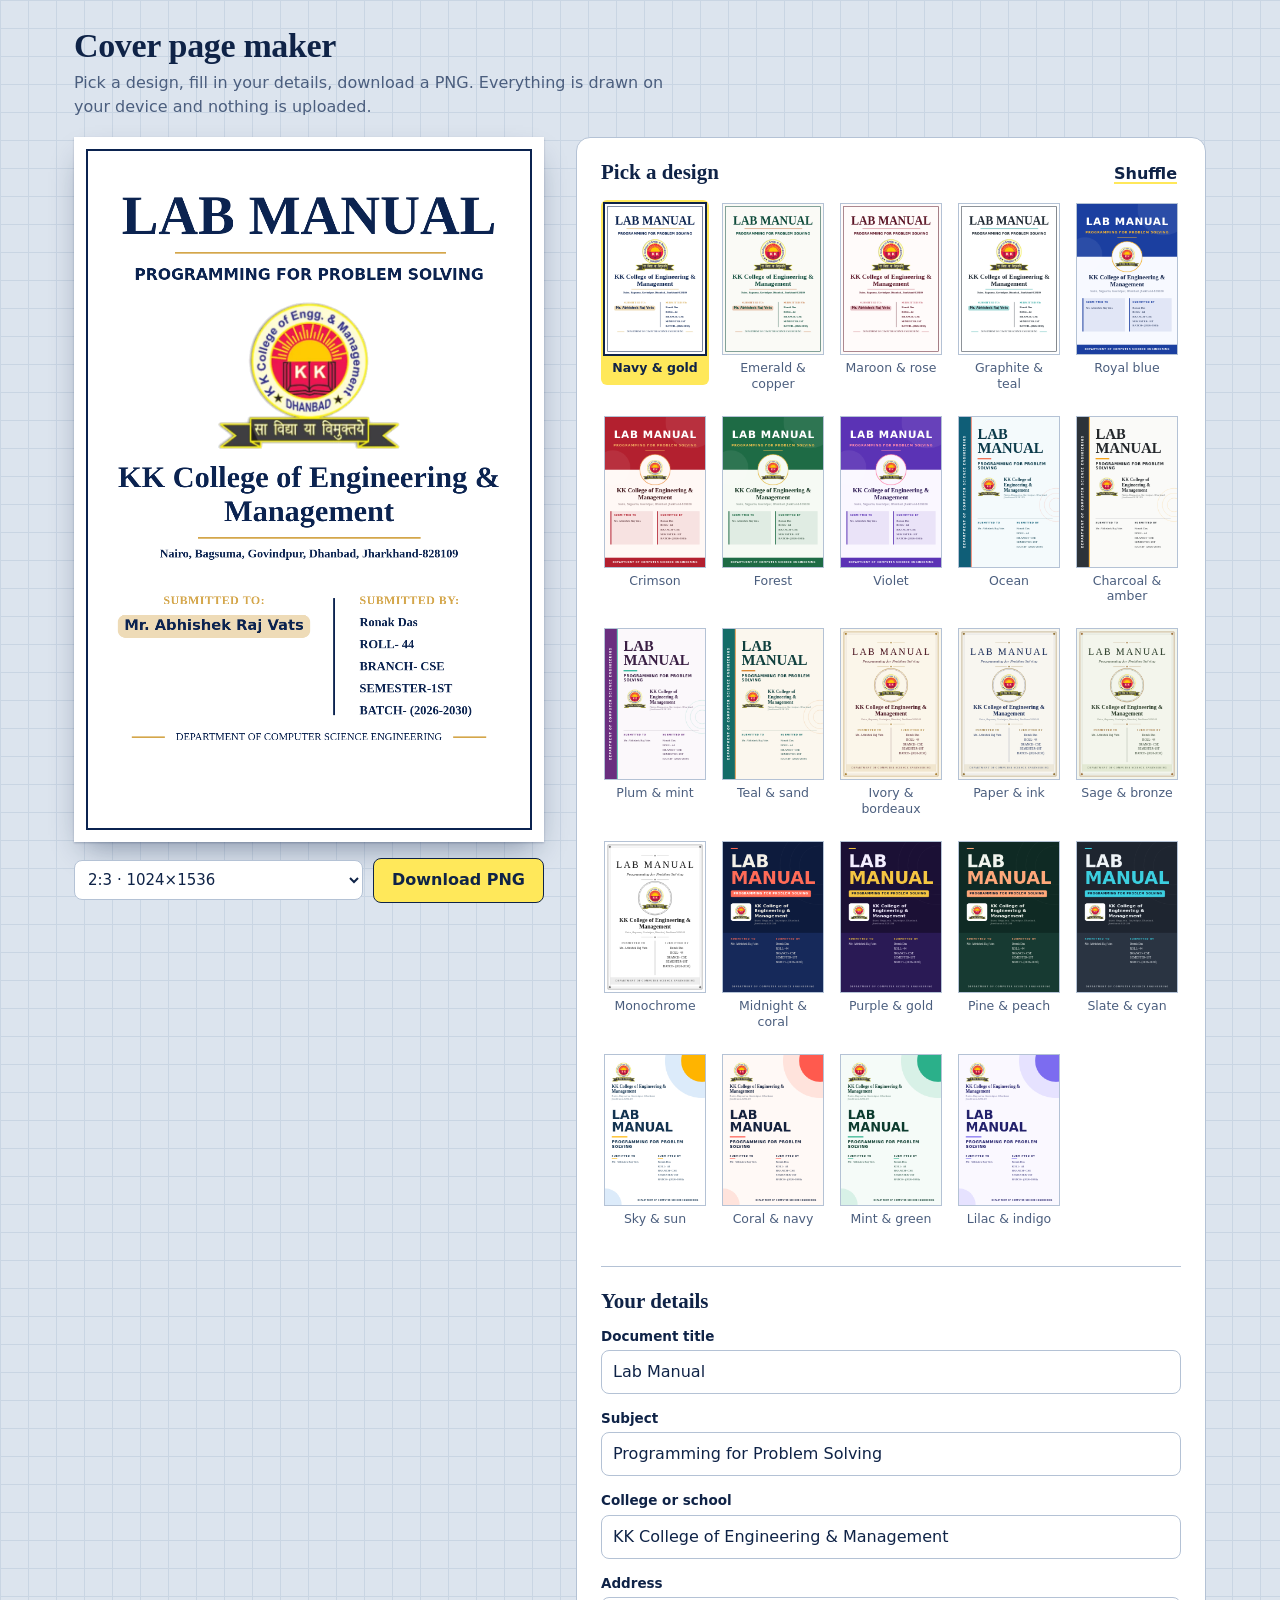
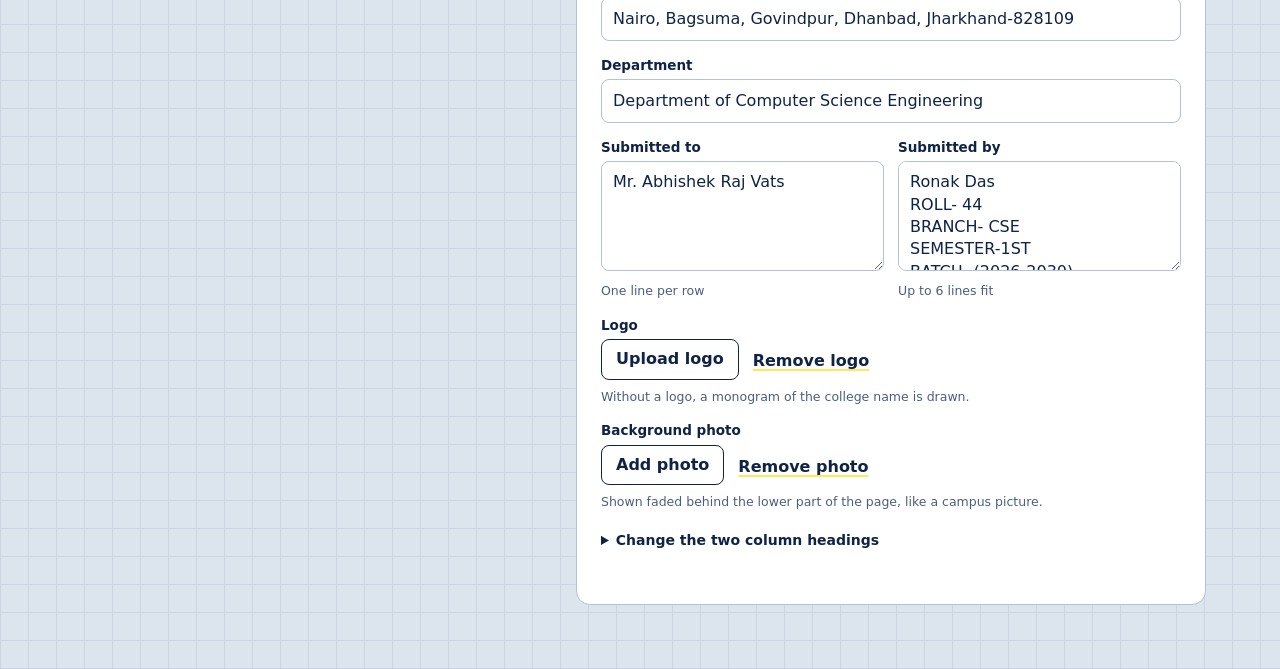
==== index.html @ 86c97f67 "Rename cover.html to index.html" ====
<!DOCTYPE html>
<html lang="en">
<head>
<meta charset="utf-8">
<meta name="viewport" content="width=device-width, initial-scale=1">
<title>Cover page maker</title>
<style>
:root{
  --desk:#DCE4EE; --grid:#C9D5E3; --ink:#0F2347; --muted:#4B5E7E; --line:#B4C2D5;
  --paper:#FFFFFF; --hl:#FFE85A; --maxh:calc(100vh - 170px);
}
*{box-sizing:border-box}
html{-webkit-text-size-adjust:100%}
body{
  margin:0; color:var(--ink); background-color:var(--desk);
  background-image:linear-gradient(var(--grid) 1px,transparent 1px),linear-gradient(90deg,var(--grid) 1px,transparent 1px);
  background-size:28px 28px;
  font:16px/1.5 system-ui,-apple-system,"Segoe UI",Roboto,Helvetica,Arial,sans-serif;
}
.top{max-width:1180px;margin:0 auto;padding:26px 24px 18px}
h1{font:700 34px/1.15 Georgia,"Times New Roman",serif;margin:0 0 6px;letter-spacing:-.01em}
.top p{margin:0;color:var(--muted);max-width:60ch}
.app{max-width:1180px;margin:0 auto;padding:0 24px 64px;display:grid;grid-template-columns:minmax(300px,470px) minmax(0,1fr);gap:32px;align-items:start}
.stage{position:sticky;top:18px}
.sheet{display:flex;justify-content:center}
#cv{display:block;max-width:100%;max-height:var(--maxh);width:auto;height:auto;background:#fff;box-shadow:0 1px 2px rgba(15,35,71,.25),0 14px 30px -10px rgba(15,35,71,.45)}
.dl{display:flex;gap:10px;align-items:center;margin-top:16px}
.dl select{flex:1;min-width:0;padding-left:9px;padding-right:4px;font-size:15px}
.panel{background:var(--paper);border:1px solid var(--line);border-radius:14px;padding:22px 24px 26px}
.hrow{display:flex;justify-content:space-between;align-items:baseline;margin:0 0 12px}
h2{font:700 21px/1.2 Georgia,"Times New Roman",serif;margin:0}
.details-h{margin-top:30px;padding-top:22px;border-top:1px solid var(--line)}
.grid{display:grid;grid-template-columns:repeat(auto-fill,minmax(92px,1fr));gap:12px 10px}
.tpl{all:unset;box-sizing:border-box;cursor:pointer;display:block;align-self:start;text-align:center;border-radius:6px;padding:4px 4px 6px}
.tpl canvas{display:block;width:100%;height:auto;aspect-ratio:var(--tr,2/3);object-fit:fill;background:#fff;box-shadow:0 0 0 1px var(--line)}
.tpl span{display:inline-block;margin-top:6px;font-size:12.5px;line-height:1.25;color:var(--muted);padding:0 3px}
.tpl:hover canvas{box-shadow:0 0 0 2px var(--ink)}
.tpl[aria-pressed="true"]{background:var(--hl)}
.tpl[aria-pressed="true"] canvas{box-shadow:0 0 0 2px var(--ink)}
.tpl[aria-pressed="true"] span{color:var(--ink);font-weight:600}
:focus-visible{outline:3px solid var(--ink);outline-offset:2px}
label,.lbl{display:block;font-size:13.5px;font-weight:600;margin:0 0 4px}
input[type=text],textarea,select{
  width:100%;font:inherit;color:var(--ink);background:#fff;border:1.5px solid var(--line);border-radius:8px;padding:9px 11px}
textarea{resize:vertical;line-height:1.4}
input[type=text]:focus,textarea:focus,select:focus{outline:none;border-color:var(--ink);box-shadow:0 0 0 3px var(--hl)}
.f{margin-bottom:14px}
.two{display:grid;grid-template-columns:1fr 1fr;gap:14px}
.hint{font-size:12.5px;color:var(--muted);margin:4px 0 0}
.btn{font:inherit;font-weight:600;cursor:pointer;border-radius:8px;padding:9px 14px;border:1.5px solid var(--ink);background:#fff;color:var(--ink);display:inline-block;line-height:1.3}
.btn:hover{background:#F1F5FA}
.btn.main{background:var(--hl);font-size:16px;padding:11px 18px;white-space:nowrap}
.btn.main:hover{background:#FFEE85}
.linkbtn{all:unset;cursor:pointer;color:var(--ink);font-weight:600;text-decoration:underline;text-underline-offset:3px;text-decoration-thickness:2px;text-decoration-color:var(--hl);padding:2px 4px;border-radius:4px}
.linkbtn:focus-visible{outline:3px solid var(--ink)}
.filerow{display:flex;gap:10px;align-items:center;flex-wrap:wrap}
.filerow input[type=file]{position:absolute;opacity:0;width:1px;height:1px;pointer-events:none}
.filerow input:focus-visible + .btn{outline:3px solid var(--ink);outline-offset:2px}
details{margin:2px 0 0}
summary{cursor:pointer;font-weight:600;font-size:14px;padding:4px 0}
details .two{margin-top:10px}
#msg{min-height:1.3em;font-size:13px;color:#9A2A1F;margin:6px 0 0}
@media (max-width:900px){
  :root{--maxh:calc(44vh - 20px)}
  .top{padding:14px 16px 8px}
  h1{font-size:24px}
  .top p{font-size:14px}
  .app{display:block;padding:0 0 96px}
  .stage{top:0;z-index:5;padding:10px 12px;background-color:var(--desk);
    background-image:linear-gradient(var(--grid) 1px,transparent 1px),linear-gradient(90deg,var(--grid) 1px,transparent 1px);background-size:28px 28px;
    border-bottom:1px solid var(--line)}
  .dl{position:fixed;left:0;right:0;bottom:0;margin:0;z-index:9;background:#fff;border-top:1px solid var(--line);padding:10px 14px calc(10px + env(safe-area-inset-bottom))}
  .panel{border-radius:0;border-left:0;border-right:0;margin-top:12px;padding:18px 16px 22px}
  .grid{grid-template-columns:repeat(4,1fr);gap:10px 6px}
  .tpl span{font-size:11.5px}
}
@media (max-width:420px){.two{grid-template-columns:1fr}}
@media (prefers-reduced-motion:no-preference){.tpl canvas{transition:box-shadow .12s}}
</style>
</head>
<body>
<header class="top">
  <h1>Cover page maker</h1>
  <p>Pick a design, fill in your details, download a PNG. Everything is drawn on your device and nothing is uploaded.</p>
</header>

<main class="app">
  <section class="stage" aria-label="Preview">
    <div class="sheet"><canvas id="cv" width="1024" height="1536" role="img" aria-label="Cover page preview"></canvas></div>
    <div class="dl">
      <select id="size" aria-label="Image size">
        <option value="1024|1.5">2:3 · 1024×1536</option>
        <option value="2048|1.5">2:3 HD · 2048×3072</option>
        <option value="1240|1.41421">A4 · 1240×1754</option>
        <option value="2480|1.41421">A4 print · 2480×3508</option>
      </select>
      <button class="btn main" id="dlbtn" type="button">Download PNG</button>
    </div>
  </section>

  <section class="panel">
    <div class="hrow"><h2>Pick a design</h2><button class="linkbtn" id="shuffle" type="button">Shuffle</button></div>
    <div class="grid" id="grid" role="group" aria-label="Designs"></div>

    <div class="details-h hrow"><h2>Your details</h2></div>
    <div class="f"><label for="title">Document title</label><input type="text" id="title" value="Lab Manual" autocomplete="off"></div>
    <div class="f"><label for="subject">Subject</label><input type="text" id="subject" value="Programming for Problem Solving" autocomplete="off"></div>
    <div class="f"><label for="college">College or school</label><input type="text" id="college" value="KK College of Engineering &amp; Management" autocomplete="off"></div>
    <div class="f"><label for="address">Address</label><input type="text" id="address" value="Nairo, Bagsuma, Govindpur, Dhanbad, Jharkhand-828109" autocomplete="off"></div>
    <div class="f"><label for="dept">Department</label><input type="text" id="dept" value="Department of Computer Science Engineering" autocomplete="off"></div>
    <div class="two">
      <div class="f"><label for="toBody">Submitted to</label><textarea id="toBody" rows="4">Mr. Abhishek Raj Vats</textarea><p class="hint">One line per row</p></div>
      <div class="f"><label for="byBody">Submitted by</label><textarea id="byBody" rows="4">Ronak Das
ROLL- 44
BRANCH- CSE
SEMESTER-1ST
BATCH- (2026-2030)</textarea><p class="hint">Up to 6 lines fit</p></div>
    </div>

    <div class="f">
      <span class="lbl">Logo</span>
      <div class="filerow">
        <input type="file" id="logoFile" accept="image/*">
        <label class="btn" for="logoFile">Upload logo</label>
        <button class="linkbtn" id="logoClear" type="button">Remove logo</button>
      </div>
      <p class="hint">Without a logo, a monogram of the college name is drawn.</p>
    </div>
    <div class="f">
      <span class="lbl">Background photo</span>
      <div class="filerow">
        <input type="file" id="photoFile" accept="image/*">
        <label class="btn" for="photoFile">Add photo</label>
        <button class="linkbtn" id="photoClear" type="button">Remove photo</button>
      </div>
      <p class="hint">Shown faded behind the lower part of the page, like a campus picture.</p>
    </div>
    <details>
      <summary>Change the two column headings</summary>
      <div class="two">
        <div><label for="toH">Left heading</label><input type="text" id="toH" value="Submitted to" autocomplete="off"></div>
        <div><label for="byH">Right heading</label><input type="text" id="byH" value="Submitted by" autocomplete="off"></div>
      </div>
    </details>
    <p id="msg" role="status"></p>
  </section>
</main>

<script>
(()=>{
'use strict';
const W=1024;
const SERIF='Georgia,"Times New Roman",serif';
const SANS='system-ui,-apple-system,"Segoe UI",Roboto,Helvetica,Arial,sans-serif';
const LOGO_SRC='[data-uri]';

/* ---------- colour helpers ---------- */
const h2r=h=>{h=h.replace('#','');return [0,2,4].map(i=>parseInt(h.substr(i,2),16))};
const r2h=a=>'#'+a.map(v=>Math.round(v).toString(16).padStart(2,'0')).join('');
const mix=(a,b,t)=>{const x=h2r(a),y=h2r(b);return r2h(x.map((v,i)=>v+(y[i]-v)*t))};
const rgba=(h,a)=>{const [r,g,b]=h2r(h);return `rgba(${r},${g},${b},${a})`};
const lum=h=>{const [r,g,b]=h2r(h).map(v=>{v/=255;return v<=.03928?v/12.92:Math.pow((v+.055)/1.055,2.4)});return .2126*r+.7152*g+.0722*b};
const on=h=>lum(h)>.42?'#101A2E':'#FFFFFF';

/* ---------- 24 palettes: name, page, ink, accent, panel ---------- */
const RAW=[
 /* classic */
 ['Navy &amp; gold','#FFFFFF','#0B2350','#D4A64A','#F5EFE0'],
 ['Emerald &amp; copper','#FAFAF6','#0E4B3B','#C2703D','#E6F0EA'],
 ['Maroon &amp; rose','#FFFBFA','#5B1526','#C0606F','#F7E7E7'],
 ['Graphite &amp; teal','#FFFFFF','#1F2933','#159C96','#E4F2F1'],
 /* band */
 ['Royal blue','#F7F9FF','#10224A','#F2B233','#1B3FA0'],
 ['Crimson','#FFF8F5','#3B0F14','#F0A35E','#B3202F'],
 ['Forest','#F6FAF4','#12321F','#E6BE4F','#1E6B45'],
 ['Violet','#FAF7FF','#2A1650','#FF8AB0','#5B33B5'],
 /* side stripe */
 ['Ocean','#F4FAFC','#0B3A4A','#F26B4F','#0F5E77'],
 ['Charcoal &amp; amber','#FAFAF8','#23272B','#F59E0B','#2D3339'],
 ['Plum &amp; mint','#FBF8FB','#3A1F44','#2FB59A','#6A2E7F'],
 ['Teal &amp; sand','#FBF7EE','#10403E','#D9822B','#146C68'],
 /* certificate */
 ['Ivory &amp; bordeaux','#FBF6EA','#4A1420','#A67C2E','#F1E6CE'],
 ['Paper &amp; ink','#F8F6F0','#1C2E5A','#8C6D2F','#ECE7D8'],
 ['Sage &amp; bronze','#F3F5EC','#2C3E2A','#9A6B32','#E3E9D3'],
 ['Monochrome','#FFFFFF','#1A1A1A','#6E6E6E','#EDEDED'],
 /* poster (dark) */
 ['Midnight &amp; coral','#0D1B3D','#F5F1E8','#FF6B57','#16295A'],
 ['Purple &amp; gold','#1B1035','#F4EEFF','#F5C542','#2A1A55'],
 ['Pine &amp; peach','#0F2A24','#F1F5EE','#FFA87A','#173A32'],
 ['Slate &amp; cyan','#1E2530','#EEF3F7','#3CCFE0','#2A3442'],
 /* geometric */
 ['Sky &amp; sun','#FFFFFF','#12324F','#FFB400','#DCEBFA'],
 ['Coral &amp; navy','#FFF9F6','#14213D','#FF5A4E','#FFE3DC'],
 ['Mint &amp; green','#F5FBF8','#0C3B2E','#2BB08A','#D8F1E7'],
 ['Lilac &amp; indigo','#FAF8FF','#22206B','#7C6CF0','#E6E2FF']
];
const pal=r=>{const [name,bg,ink,accent,panel]=r;return{name,bg,ink,accent,panel,soft:mix(ink,bg,.42),onPanel:on(panel),onAccent:on(accent),hl:mix(accent,'#FFFFFF',.6)}};

/* ---------- drawing helpers ---------- */
function setFont(c,st,sz,fam,ls){c.font=`${st} ${sz}px ${fam}`;if('letterSpacing' in c)c.letterSpacing=(ls||0)+'px'}
function fitSize(c,t,st,fam,sz,maxW,ls,min){let s=sz;setFont(c,st,s,fam,ls);while(s>(min||12)&&c.measureText(t).width>maxW){s-=2;setFont(c,st,s,fam,ls)}return s}
function T(c,t,x,y,o){
  const st=o.style||'normal',fam=o.fam||SANS,ls=o.ls||0;
  const s=o.maxW?fitSize(c,t,st,fam,o.size,o.maxW,ls,o.min):(setFont(c,st,o.size,fam,ls),o.size);
  const al=o.align||'left';
  c.fillStyle=o.color;c.textAlign=al;c.textBaseline='middle';
  c.fillText(t,al==='center'?x+ls/2:al==='right'?x+ls:x,y);
  return s;
}
function wrapLines(c,t,maxW){
  const out=[];let cur='';
  for(const w of t.split(/\s+/).filter(Boolean)){
    const n=cur?cur+' '+w:w;
    if(cur&&c.measureText(n).width>maxW){out.push(cur);cur=w}else cur=n;
  }
  if(cur)out.push(cur);return out;
}
function wrapFit(c,t,st,fam,sz,maxW,maxL,ls,min){
  let s=sz,lines;
  for(;;){
    setFont(c,st,s,fam,ls);lines=wrapLines(c,t,maxW);
    const ok=lines.length<=maxL&&lines.every(l=>c.measureText(l).width<=maxW+1);
    if(ok||s<=(min||16))break;s-=2;
  }
  return{lines,size:s};
}
/* paragraph: o.anchor 'top' (y = top edge) or 'center' (y = block centre). returns {bottom,size,n} */
function para(c,t,x,y,o){
  const st=o.style||'normal',fam=o.fam||SANS,ls=o.ls||0,lhk=o.lh||1.15;
  const r=wrapFit(c,t,st,fam,o.size,o.maxW,o.maxLines||2,ls,o.min);
  setFont(c,st,r.size,fam,ls);
  const lh=r.size*lhk,n=r.lines.length,al=o.align||'left';
  const first=o.anchor==='center'?y-(n-1)*lh/2:y+lh/2;
  c.textAlign=al;c.textBaseline='middle';
  const ax=al==='center'?x+ls/2:x;
  r.lines.forEach((ln,i)=>{c.fillStyle=typeof o.color==='function'?o.color(i,n):o.color;c.fillText(ln,ax,first+i*lh)});
  return{bottom:first-lh/2+n*lh,size:r.size,n};
}
function stack(c,arr,x,y,o){
  const n=arr.length;if(!n)return y;
  let lh=o.lh;if(o.avail&&n*lh>o.avail)lh=o.avail/n;
  const size=Math.min(o.size,lh*.68);
  arr.forEach((s,i)=>T(c,s,x,y+i*lh,{style:o.style,fam:o.fam,size,color:o.color,align:o.align,maxW:o.maxW,min:11}));
  return y+n*lh;
}
function rr(c,x,y,w,h,r){r=Math.min(r,w/2,h/2);c.beginPath();c.moveTo(x+r,y);c.arcTo(x+w,y,x+w,y+h,r);c.arcTo(x+w,y+h,x,y+h,r);c.arcTo(x,y+h,x,y,r);c.arcTo(x,y,x+w,y,r);c.closePath()}
const circ=(c,x,y,r)=>{c.beginPath();c.arc(x,y,r,0,Math.PI*2);c.closePath()};
function rule(c,x1,x2,y,col,w){c.fillStyle=col;c.fillRect(x1,y-w/2,x2-x1,w)}
function diamond(c,x,y,s,col){c.fillStyle=col;c.beginPath();c.moveTo(x,y-s);c.lineTo(x+s,y);c.lineTo(x,y+s);c.lineTo(x-s,y);c.closePath();c.fill()}
function orn(c,cx,y,len,P){rule(c,cx-len-22,cx-22,y,P.accent,2);rule(c,cx+22,cx+len+22,y,P.accent,2);diamond(c,cx,y,9,P.accent)}
function fillBg(c,col,H){c.fillStyle=col;c.fillRect(0,0,W,H)}
function contain(c,img,cx,cy,mw,mh){const r=Math.min(mw/img.width,mh/img.height),w=img.width*r,h=img.height*r;c.drawImage(img,cx-w/2,cy-h/2,w,h)}
function cover(c,img,x,y,w,h){const r=Math.max(w/img.width,h/img.height),iw=w/r,ih=h/r;c.drawImage(img,(img.width-iw)/2,(img.height-ih)/2,iw,ih,x,y,w,h)}
function photo(c,d,col,x,y,w,h,alpha){
  if(!d.photo)return;
  c.save();c.beginPath();c.rect(x,y,w,h);c.clip();
  cover(c,d.photo,x,y,w,h);
  c.globalAlpha=1-(alpha||.22);c.fillStyle=col;c.fillRect(x,y,w,h);c.globalAlpha=1;
  const g=c.createLinearGradient(0,y,0,y+h*.5);g.addColorStop(0,col);g.addColorStop(1,rgba(col,0));
  c.fillStyle=g;c.fillRect(x,y,w,h);c.restore();
}
function initials(s){
  const stop=/^(of|and|&|the|for|in|&amp;)$/i;
  return s.split(/\s+/).filter(w=>w&&!stop.test(w)).slice(0,3).map(w=>w[0].toUpperCase()).join('')||'?';
}
function logo(c,d,P,cx,cy,mw,mh){
  if(d.logo){contain(c,d.logo,cx,cy,mw,mh);return}
  const r=Math.min(mw,mh)/2;
  c.fillStyle=P.accent;circ(c,cx,cy,r);c.fill();
  c.strokeStyle=rgba(P.onAccent,.55);c.lineWidth=3;circ(c,cx,cy,r-10);c.stroke();
  const t=initials(d.college);
  T(c,t,cx,cy+2,{style:'bold',fam:SERIF,size:r*(t.length>2?.85:1.05),maxW:r*1.35,color:P.onAccent,align:'center'});
}
const U=s=>s.toUpperCase();

/* ---------- six layouts ---------- */
function classic(c,d,P,H){
  const k=H/1536,Y=v=>v*k,cx=W/2;
  fillBg(c,P.bg,H);
  photo(c,d,P.bg,28,Y(880),W-56,H-28-Y(880),.22);
  c.strokeStyle=P.ink;c.lineWidth=4;c.strokeRect(28,28,W-56,H-56);
  T(c,U(d.title),cx,Y(180),{style:'bold',fam:SERIF,size:150,maxW:820,color:P.ink,align:'center'});
  rule(c,220,810,Y(252),P.accent,4);
  T(c,U(d.subject),cx,Y(302),{style:'bold',fam:SANS,size:40,maxW:800,color:P.ink,align:'center'});
  logo(c,d,P,cx,Y(520),400,Y(320));
  para(c,d.college,cx,Y(783),{anchor:'center',style:'bold',fam:SERIF,size:66,maxW:860,maxLines:2,color:P.ink,align:'center',lh:1.12});
  rule(c,270,755,Y(873),P.accent,4);
  T(c,d.address,cx,Y(909),{style:'bold',fam:SERIF,size:26,maxW:820,color:P.ink,align:'center'});
  const top=Y(1011);
  c.fillStyle=P.ink;c.fillRect(565,Y(1005),3,Y(255));
  T(c,U(d.toH)+':',305,top,{style:'bold',fam:SERIF,size:26,ls:1,maxW:420,color:P.accent,align:'center'});
  d.to.slice(0,4).forEach((s,i)=>{
    const y=Y(1066)+i*56,sz=fitSize(c,s,'bold',SANS,32,430,0,16),w=c.measureText(s).width;
    c.fillStyle=P.hl;rr(c,305-w/2-14,y-sz*.78,w+28,sz*1.56,sz*.5);c.fill();
    T(c,s,305,y,{style:'bold',fam:SANS,size:sz,color:P.ink,align:'center'});
  });
  T(c,U(d.byH)+':',622,top,{style:'bold',fam:SERIF,size:26,ls:1,maxW:370,color:P.accent});
  stack(c,d.by.slice(0,6),622,Y(1059),{size:27,lh:48,avail:Y(255),maxW:370,style:'bold',fam:SERIF,color:P.ink});
  const dy=Y(1308),dp=U(d.dept),ds=fitSize(c,dp,'normal',SERIF,23,620,0,12),w=c.measureText(dp).width;
  c.fillStyle=rgba(P.bg,.88);rr(c,W/2-w/2-14,dy-21,w+28,42,10);c.fill();
  rule(c,W/2-w/2-96,W/2-w/2-24,dy,P.accent,4);rule(c,W/2+w/2+24,W/2+w/2+96,dy,P.accent,4);
  T(c,dp,cx,dy,{fam:SERIF,size:ds,color:P.ink,align:'center'});
}

function band(c,d,P,H){
  const k=H/1536,Y=v=>v*k,cx=W/2,bh=Y(540);
  fillBg(c,P.bg,H);
  photo(c,d,P.bg,0,Y(930),W,H-Y(930)-96,.2);
  c.fillStyle=P.panel;c.fillRect(0,0,W,bh);
  c.fillStyle=rgba(P.onPanel,.07);circ(c,890,50,270);c.fill();circ(c,80,bh-20,180);c.fill();
  T(c,U(d.title),cx,Y(190),{style:'800',fam:SANS,size:150,ls:6,maxW:860,color:P.onPanel,align:'center'});
  T(c,U(d.subject),cx,Y(295),{style:'600',fam:SANS,size:38,ls:3,maxW:860,color:P.accent,align:'center'});
  rule(c,cx-100,cx+100,Y(345),P.accent,6);
  c.fillStyle=P.bg;circ(c,cx,bh,155);c.fill();c.strokeStyle=P.accent;c.lineWidth=7;c.stroke();
  logo(c,d,P,cx,bh,250,210);
  para(c,d.college,cx,Y(792),{anchor:'center',style:'bold',fam:SERIF,size:62,maxW:860,maxLines:2,color:P.ink,align:'center',lh:1.12});
  T(c,d.address,cx,Y(896),{size:26,maxW:860,color:P.soft,align:'center'});
  const n=Math.max(1,Math.min(6,Math.max(d.to.length,d.by.length))),ch=110+n*46,top=Y(965),cardBg=mix(P.panel,P.bg,.9);
  [[56,d.toH,d.to],[532,d.byH,d.by]].forEach(([x,h,arr])=>{
    c.fillStyle=cardBg;c.fillRect(x,top,436,ch);c.fillStyle=P.panel;c.fillRect(x,top,9,ch);
    T(c,U(h),x+36,top+42,{style:'bold',fam:SANS,size:23,ls:3,maxW:370,color:P.panel});
    stack(c,arr.slice(0,6),x+36,top+98,{size:30,lh:46,avail:ch-110,maxW:380,fam:SERIF,color:P.ink});
  });
  c.fillStyle=P.panel;c.fillRect(0,H-96,W,96);
  T(c,U(d.dept),cx,H-48,{style:'600',fam:SANS,size:26,ls:4,maxW:900,color:P.onPanel,align:'center'});
}

function side(c,d,P,H){
  const k=H/1536,Y=v=>v*k,x0=190,mw=770;
  fillBg(c,P.bg,H);
  photo(c,d,P.bg,130,Y(700),W-130,H-Y(700),.18);
  c.strokeStyle=rgba(P.accent,.3);c.lineWidth=3;
  [70,120,170].forEach(r=>{circ(c,W-30,Y(900),r);c.stroke()});
  c.fillStyle=P.panel;c.fillRect(0,0,120,H);
  c.fillStyle=P.accent;c.fillRect(120,0,10,H);
  c.save();c.translate(60,H/2);c.rotate(-Math.PI/2);
  T(c,U(d.dept),0,0,{style:'600',fam:SANS,size:28,ls:8,maxW:H-170,color:P.onPanel,align:'center'});c.restore();
  const t=para(c,U(d.title),x0,Y(110),{anchor:'top',style:'bold',fam:SERIF,size:150,maxW:mw,maxLines:3,lh:.98,color:P.ink});
  c.fillStyle=P.accent;c.fillRect(x0,t.bottom+18,140,12);
  const s=para(c,U(d.subject),x0,t.bottom+58,{anchor:'top',style:'600',fam:SANS,size:38,ls:2,maxW:mw,maxLines:2,color:P.ink});
  const yc=Math.max(s.bottom+70,Y(600))+95;
  logo(c,d,P,x0+115,yc,230,190);
  const cn=para(c,d.college,x0+270,yc-95,{anchor:'top',style:'bold',fam:SERIF,size:46,maxW:500,maxLines:3,color:P.ink});
  para(c,d.address,x0+270,cn.bottom+8,{anchor:'top',size:23,maxW:500,maxLines:2,color:P.soft});
  const ty=Y(1040);
  rule(c,x0,960,ty,rgba(P.ink,.25),2);
  [[x0,d.toH,d.to,340],[x0+400,d.byH,d.by,370]].forEach(([x,h,arr,w])=>{
    T(c,U(h),x,ty+46,{style:'bold',fam:SANS,size:23,ls:3,maxW:w,color:P.panel});
    stack(c,arr.slice(0,6),x,ty+104,{size:30,lh:46,avail:H-(ty+104)-50,maxW:w,fam:SERIF,color:P.ink});
  });
}

function cert(c,d,P,H){
  const k=H/1536,Y=v=>v*k,cx=W/2;
  fillBg(c,P.bg,H);
  photo(c,d,P.bg,50,Y(880),W-100,H-50-Y(880),.2);
  c.strokeStyle=P.accent;c.lineWidth=4;c.strokeRect(30,30,W-60,H-60);
  c.strokeStyle=P.ink;c.lineWidth=1.5;c.strokeRect(50,50,W-100,H-100);
  [[50,50],[W-50,50],[50,H-50],[W-50,H-50]].forEach(([x,y])=>diamond(c,x,y,13,P.accent));
  orn(c,cx,Y(140),120,P);
  T(c,U(d.title),cx,Y(240),{fam:SERIF,size:118,ls:16,maxW:820,color:P.ink,align:'center'});
  T(c,d.subject,cx,Y(330),{style:'italic',fam:SERIF,size:42,maxW:820,color:P.ink,align:'center'});
  orn(c,cx,Y(385),120,P);
  const ry=Y(575);
  c.strokeStyle=P.accent;c.lineWidth=4;circ(c,cx,ry,172);c.stroke();
  c.strokeStyle=P.ink;c.lineWidth=1.5;circ(c,cx,ry,162);c.stroke();
  logo(c,d,P,cx,ry,270,220);
  para(c,d.college,cx,Y(835),{anchor:'center',style:'bold',fam:SERIF,size:58,maxW:820,maxLines:2,color:P.ink,align:'center',lh:1.12});
  T(c,d.address,cx,Y(925),{style:'italic',fam:SERIF,size:26,maxW:820,color:P.soft,align:'center'});
  orn(c,cx,Y(975),120,P);
  const bt=H-150;
  c.fillStyle=P.ink;c.fillRect(cx-.75,Y(1010),1.5,bt-Y(1010)-24);
  [[290,d.toH,d.to],[734,d.byH,d.by]].forEach(([x,h,arr])=>{
    T(c,U(h),x,Y(1035),{style:'bold',fam:SERIF,size:24,ls:5,maxW:400,color:P.accent,align:'center'});
    stack(c,arr.slice(0,6),x,Y(1090),{size:32,lh:46,avail:bt-24-Y(1090),maxW:400,fam:SERIF,color:P.ink,align:'center'});
  });
  c.fillStyle=P.panel;c.fillRect(50,bt,W-100,74);
  T(c,U(d.dept),cx,bt+37,{fam:SERIF,size:24,ls:5,maxW:840,color:P.ink,align:'center'});
}

function poster(c,d,P,H){
  const k=H/1536,Y=v=>v*k;
  fillBg(c,P.bg,H);
  c.strokeStyle=rgba(P.ink,.08);c.lineWidth=3;
  [200,300,400].forEach(r=>{circ(c,W-40,Y(240),r);c.stroke()});
  c.fillStyle=P.accent;c.fillRect(80,Y(60),70,12);
  const t=para(c,U(d.title),80,Y(130),{anchor:'top',style:'800',fam:SANS,size:230,maxW:864,maxLines:3,lh:.92,color:(i,n)=>i===n-1?P.accent:P.ink});
  const sub=U(d.subject),ss=fitSize(c,sub,'bold',SANS,34,800,3,16),sw=c.measureText(sub).width,sy=t.bottom+34;
  c.fillStyle=P.accent;rr(c,80,sy,sw+56,ss+38,12);c.fill();
  T(c,sub,108,sy+(ss+38)/2,{style:'bold',fam:SANS,size:ss,ls:3,color:P.onAccent});
  const y0=sy+ss+38+64;
  c.fillStyle='#FFFFFF';rr(c,80,y0,210,180,22);c.fill();
  logo(c,d,P,185,y0+90,180,150);
  const cn=para(c,d.college,322,y0,{anchor:'top',style:'bold',fam:SANS,size:46,maxW:620,maxLines:3,color:P.ink});
  para(c,d.address,322,cn.bottom+8,{anchor:'top',size:24,maxW:620,maxLines:2,color:P.soft});
  const pt=Math.max(y0+240,Y(930));
  c.fillStyle=P.panel;c.fillRect(0,pt,W,H-pt);
  photo(c,d,P.panel,0,pt,W,H-pt,.25);
  [[80,d.toH,d.to,400],[540,d.byH,d.by,400]].forEach(([x,h,arr,w])=>{
    T(c,U(h),x,pt+62,{style:'bold',fam:SANS,size:23,ls:5,maxW:w,color:P.accent});
    stack(c,arr.slice(0,6),x,pt+118,{size:31,lh:46,avail:H-100-(pt+118),maxW:w,fam:SERIF,color:P.ink});
  });
  T(c,U(d.dept),W/2,H-52,{style:'600',fam:SANS,size:22,ls:5,maxW:880,color:mix(P.ink,P.panel,.4),align:'center'});
}

function geo(c,d,P,H){
  const k=H/1536,Y=v=>v*k;
  fillBg(c,P.bg,H);
  photo(c,d,P.bg,0,Y(800),W,H-Y(800),.16);
  c.fillStyle=P.panel;circ(c,W-30,60,380);c.fill();
  c.fillStyle=P.accent;circ(c,W-30,60,215);c.fill();
  c.fillStyle=P.panel;circ(c,0,H,170);c.fill();
  logo(c,d,P,190,Y(175),240,190);
  const cn=para(c,d.college,70,Y(300),{anchor:'top',style:'bold',fam:SERIF,size:44,maxW:560,maxLines:3,color:P.ink});
  const ad=para(c,d.address,70,cn.bottom+8,{anchor:'top',size:23,maxW:560,maxLines:2,color:P.soft});
  const t=para(c,U(d.title),70,Math.max(ad.bottom+50,Y(560)),{anchor:'top',style:'800',fam:SANS,size:130,maxW:880,maxLines:2,lh:.98,color:P.ink});
  c.fillStyle=P.accent;c.fillRect(70,t.bottom+18,160,12);
  const s=para(c,U(d.subject),70,t.bottom+56,{anchor:'top',style:'600',fam:SANS,size:40,ls:2,maxW:880,maxLines:2,color:P.ink});
  const ty=Math.max(s.bottom+72,Y(1020));
  [[70,d.toH,d.to,400],[540,d.byH,d.by,420]].forEach(([x,h,arr,w])=>{
    T(c,U(h),x,ty,{style:'bold',fam:SANS,size:23,ls:4,maxW:w,color:P.ink});
    c.fillStyle=P.accent;c.fillRect(x,ty+20,56,6);
    stack(c,arr.slice(0,6),x,ty+62,{size:31,lh:44,avail:H-90-(ty+62),maxW:w,fam:SERIF,color:P.ink});
  });
  T(c,U(d.dept),W-70,H-46,{style:'600',fam:SANS,size:21,ls:3,maxW:640,color:P.ink,align:'right'});
}

const LAYOUTS=[classic,band,side,cert,poster,geo];
const TPL=RAW.map((r,i)=>({layout:LAYOUTS[Math.floor(i/4)],P:pal(r)}));

function render(c,tpl,d,H){
  c.save();c.imageSmoothingQuality='high';
  tpl.layout(c,d,tpl.P,H);
  if('letterSpacing' in c)c.letterSpacing='0px';
  c.restore();
}

/* ---------- state + UI ---------- */
const $=id=>document.getElementById(id);
const cv=$('cv'),ctx=cv.getContext('2d'),grid=$('grid'),msg=$('msg');
const ids=['title','subject','college','address','dept','toBody','byBody','toH','byH'];
const lines=s=>s.split('\n').map(x=>x.trim()).filter(Boolean);
const decode=s=>{const t=document.createElement('textarea');t.innerHTML=s;return t.value};
let cur=0,logoImg=null,photoImg=null,ratio=1.5,pxW=1024;

function data(){
  const v=id=>$(id).value.trim();
  return{title:v('title'),subject:v('subject'),college:v('college'),address:v('address'),dept:v('dept'),
    toH:v('toH'),byH:v('byH'),to:lines($('toBody').value),by:lines($('byBody').value),logo:logoImg,photo:photoImg};
}
const logicalH=()=>Math.round(W*ratio);

let rafId=0,thumbT=0;
function drawMain(){
  cancelAnimationFrame(rafId);
  rafId=requestAnimationFrame(()=>{
    const H=logicalH();
    if(cv.width!==W||cv.height!==H){cv.width=W;cv.height=H}
    render(ctx,TPL[cur],data(),H);
  });
}
const thumbs=[];
function drawThumbs(){
  const d=data(),H=logicalH();
  thumbs.forEach((t,i)=>{
    const s=t.cv.width/W,th=Math.round(H*s);
    if(t.cv.height!==th)t.cv.height=th;t.cv.style.setProperty('--tr',W+'/'+H);
    const c=t.cv.getContext('2d');c.setTransform(s,0,0,s,0,0);
    render(c,TPL[i],d,H);
  });
}
function scheduleThumbs(){clearTimeout(thumbT);thumbT=setTimeout(drawThumbs,220)}
function refresh(){drawMain();scheduleThumbs()}

function buildGrid(){
  TPL.forEach((t,i)=>{
    const b=document.createElement('button');b.type='button';b.className='tpl';
    b.setAttribute('aria-pressed',i===cur);
    const k=document.createElement('canvas');k.width=170;k.height=255;
    const sp=document.createElement('span');sp.innerHTML=t.P.name;
    b.append(k,sp);b.setAttribute('aria-label','Design '+(i+1)+': '+decode(t.P.name));
    b.addEventListener('click',()=>pick(i));
    grid.appendChild(b);thumbs.push({cv:k,btn:b});
  });
}
function pick(i){
  cur=i;thumbs.forEach((t,j)=>t.btn.setAttribute('aria-pressed',j===i));drawMain();
}

ids.forEach(id=>$(id).addEventListener('input',refresh));
$('shuffle').addEventListener('click',()=>{let n;do{n=Math.floor(Math.random()*TPL.length)}while(n===cur);pick(n)});

$('size').addEventListener('change',e=>{
  const [w,r]=e.target.value.split('|');pxW=+w;ratio=+r;drawMain();drawThumbs();
});

/* images: downscale on load so drawing stays cheap */
function readImage(file,max){
  return new Promise((res,rej)=>{
    const url=URL.createObjectURL(file),im=new Image();
    im.onload=()=>{
      const s=Math.min(1,max/Math.max(im.naturalWidth,im.naturalHeight));
      const c=document.createElement('canvas');c.width=Math.max(1,Math.round(im.naturalWidth*s));c.height=Math.max(1,Math.round(im.naturalHeight*s));
      const x=c.getContext('2d');x.imageSmoothingQuality='high';x.drawImage(im,0,0,c.width,c.height);
      URL.revokeObjectURL(url);res(c);
    };
    im.onerror=()=>{URL.revokeObjectURL(url);rej()};
    im.src=url;
  });
}
function bindFile(inputId,max,set){
  $(inputId).addEventListener('change',async e=>{
    const f=e.target.files[0];if(!f)return;msg.textContent='';
    try{set(await readImage(f,max));refresh()}
    catch{msg.textContent='That image could not be read. Try a PNG or JPG file.'}
    e.target.value='';
  });
}
bindFile('logoFile',700,c=>{logoImg=c});
bindFile('photoFile',1600,c=>{photoImg=c});
$('logoClear').addEventListener('click',()=>{logoImg=null;refresh()});
$('photoClear').addEventListener('click',()=>{photoImg=null;refresh()});

/* download */
$('dlbtn').addEventListener('click',()=>{
  const H=logicalH(),s=pxW/W,o=document.createElement('canvas');
  o.width=pxW;o.height=Math.round(H*s);
  const c=o.getContext('2d');c.scale(s,o.height/H);
  render(c,TPL[cur],data(),H);
  o.toBlob(b=>{
    if(!b){msg.textContent='Could not create the image. Try a smaller size.';return}
    const a=document.createElement('a'),name=(data().title||'cover').replace(/[^\w]+/g,'-').replace(/^-|-$/g,'').toLowerCase();
    a.href=URL.createObjectURL(b);a.download=(name||'cover')+'-cover-'+pxW+'.png';
    document.body.appendChild(a);a.click();a.remove();
    setTimeout(()=>URL.revokeObjectURL(a.href),5000);o.width=o.height=0;
  },'image/png');
});

/* start */
buildGrid();
const li=new Image();
li.onload=()=>{logoImg=li;refresh()};
li.src=LOGO_SRC;
refresh();
drawThumbs();
if(document.fonts&&document.fonts.ready)document.fonts.ready.then(refresh);
})();
</script>
</body>
</html>
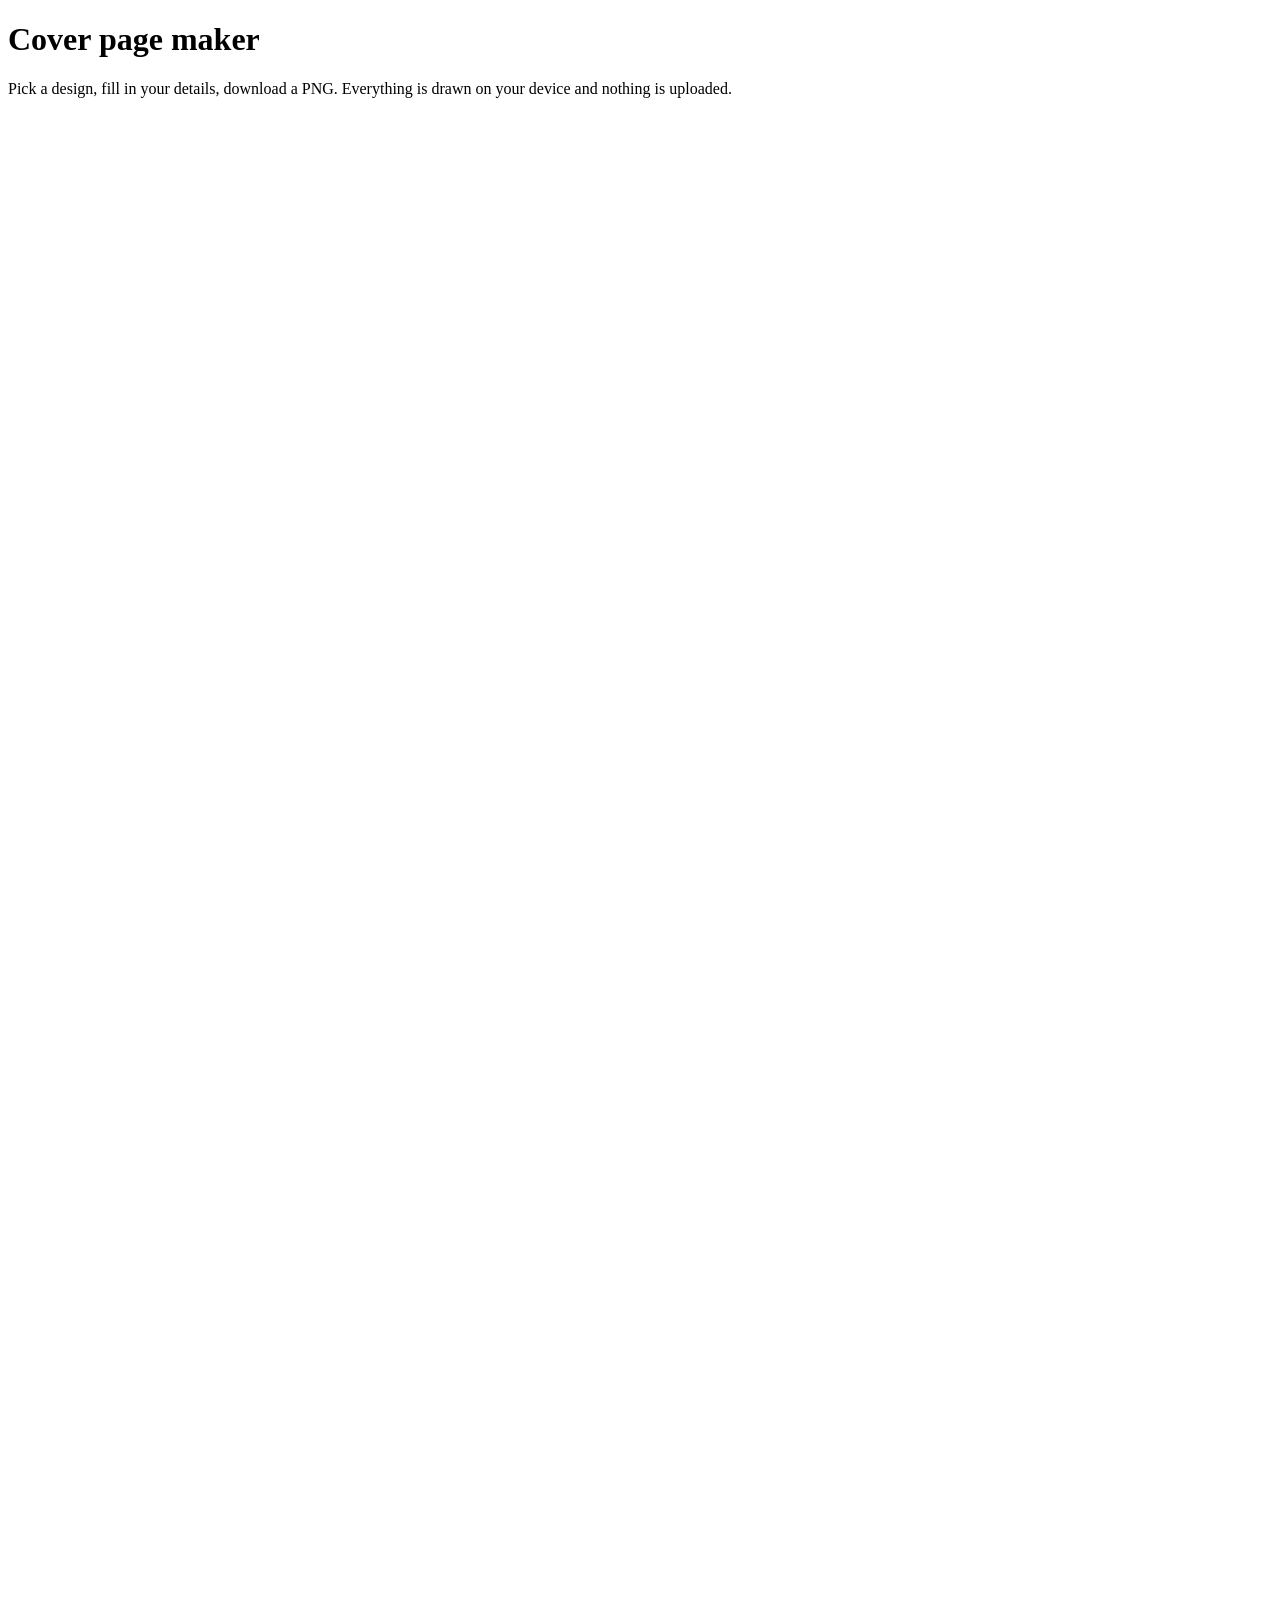
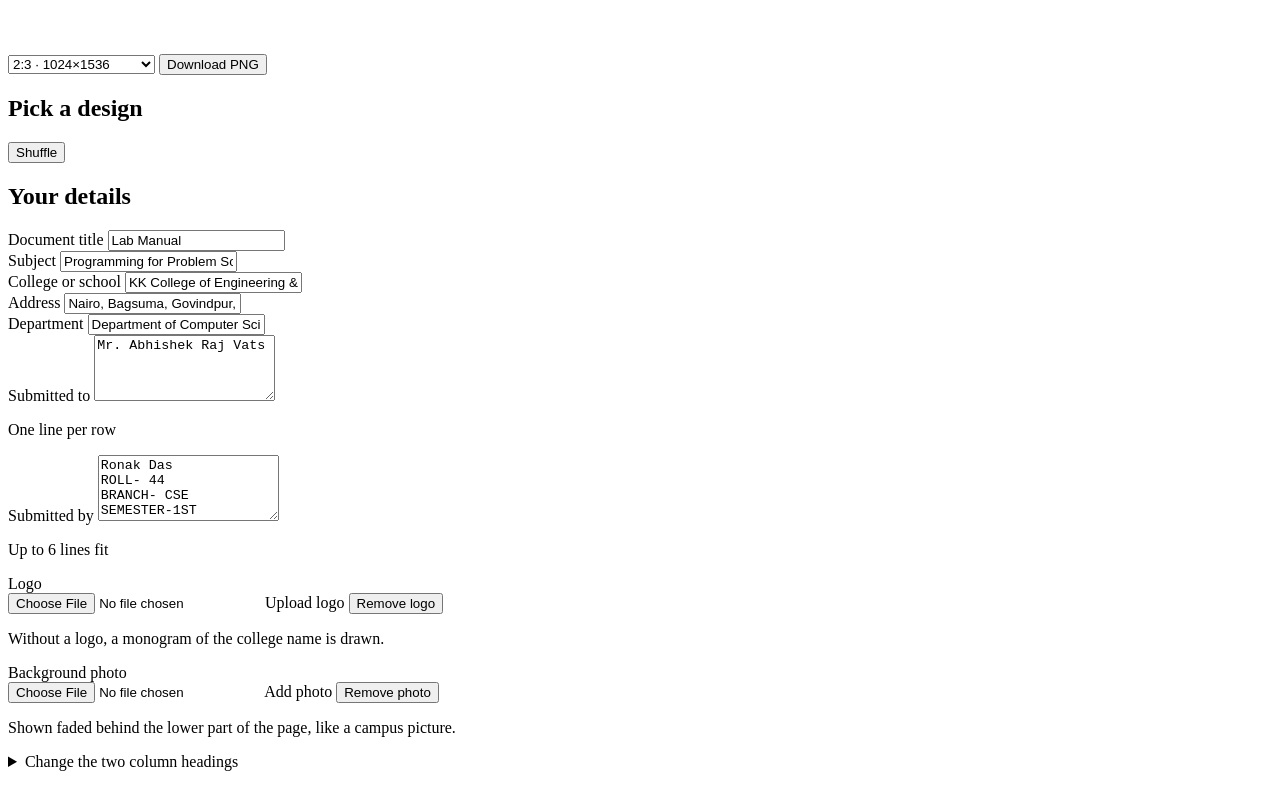
==== commit a2336034: "Add files via upload" ====
--- a/index.html
+++ b/index.html
@@ -1,551 +1,129 @@
 <!DOCTYPE html>
 <html lang="en">
 <head>
-<meta charset="utf-8">
-<meta name="viewport" content="width=device-width, initial-scale=1">
-<title>Cover page maker</title>
-<style>
-:root{
-  --desk:#DCE4EE; --grid:#C9D5E3; --ink:#0F2347; --muted:#4B5E7E; --line:#B4C2D5;
-  --paper:#FFFFFF; --hl:#FFE85A; --maxh:calc(100vh - 170px);
-}
-*{box-sizing:border-box}
-html{-webkit-text-size-adjust:100%}
-body{
-  margin:0; color:var(--ink); background-color:var(--desk);
-  background-image:linear-gradient(var(--grid) 1px,transparent 1px),linear-gradient(90deg,var(--grid) 1px,transparent 1px);
-  background-size:28px 28px;
-  font:16px/1.5 system-ui,-apple-system,"Segoe UI",Roboto,Helvetica,Arial,sans-serif;
-}
-.top{max-width:1180px;margin:0 auto;padding:26px 24px 18px}
-h1{font:700 34px/1.15 Georgia,"Times New Roman",serif;margin:0 0 6px;letter-spacing:-.01em}
-.top p{margin:0;color:var(--muted);max-width:60ch}
-.app{max-width:1180px;margin:0 auto;padding:0 24px 64px;display:grid;grid-template-columns:minmax(300px,470px) minmax(0,1fr);gap:32px;align-items:start}
-.stage{position:sticky;top:18px}
-.sheet{display:flex;justify-content:center}
-#cv{display:block;max-width:100%;max-height:var(--maxh);width:auto;height:auto;background:#fff;box-shadow:0 1px 2px rgba(15,35,71,.25),0 14px 30px -10px rgba(15,35,71,.45)}
-.dl{display:flex;gap:10px;align-items:center;margin-top:16px}
-.dl select{flex:1;min-width:0;padding-left:9px;padding-right:4px;font-size:15px}
-.panel{background:var(--paper);border:1px solid var(--line);border-radius:14px;padding:22px 24px 26px}
-.hrow{display:flex;justify-content:space-between;align-items:baseline;margin:0 0 12px}
-h2{font:700 21px/1.2 Georgia,"Times New Roman",serif;margin:0}
-.details-h{margin-top:30px;padding-top:22px;border-top:1px solid var(--line)}
-.grid{display:grid;grid-template-columns:repeat(auto-fill,minmax(92px,1fr));gap:12px 10px}
-.tpl{all:unset;box-sizing:border-box;cursor:pointer;display:block;align-self:start;text-align:center;border-radius:6px;padding:4px 4px 6px}
-.tpl canvas{display:block;width:100%;height:auto;aspect-ratio:var(--tr,2/3);object-fit:fill;background:#fff;box-shadow:0 0 0 1px var(--line)}
-.tpl span{display:inline-block;margin-top:6px;font-size:12.5px;line-height:1.25;color:var(--muted);padding:0 3px}
-.tpl:hover canvas{box-shadow:0 0 0 2px var(--ink)}
-.tpl[aria-pressed="true"]{background:var(--hl)}
-.tpl[aria-pressed="true"] canvas{box-shadow:0 0 0 2px var(--ink)}
-.tpl[aria-pressed="true"] span{color:var(--ink);font-weight:600}
-:focus-visible{outline:3px solid var(--ink);outline-offset:2px}
-label,.lbl{display:block;font-size:13.5px;font-weight:600;margin:0 0 4px}
-input[type=text],textarea,select{
-  width:100%;font:inherit;color:var(--ink);background:#fff;border:1.5px solid var(--line);border-radius:8px;padding:9px 11px}
-textarea{resize:vertical;line-height:1.4}
-input[type=text]:focus,textarea:focus,select:focus{outline:none;border-color:var(--ink);box-shadow:0 0 0 3px var(--hl)}
-.f{margin-bottom:14px}
-.two{display:grid;grid-template-columns:1fr 1fr;gap:14px}
-.hint{font-size:12.5px;color:var(--muted);margin:4px 0 0}
-.btn{font:inherit;font-weight:600;cursor:pointer;border-radius:8px;padding:9px 14px;border:1.5px solid var(--ink);background:#fff;color:var(--ink);display:inline-block;line-height:1.3}
-.btn:hover{background:#F1F5FA}
-.btn.main{background:var(--hl);font-size:16px;padding:11px 18px;white-space:nowrap}
-.btn.main:hover{background:#FFEE85}
-.linkbtn{all:unset;cursor:pointer;color:var(--ink);font-weight:600;text-decoration:underline;text-underline-offset:3px;text-decoration-thickness:2px;text-decoration-color:var(--hl);padding:2px 4px;border-radius:4px}
-.linkbtn:focus-visible{outline:3px solid var(--ink)}
-.filerow{display:flex;gap:10px;align-items:center;flex-wrap:wrap}
-.filerow input[type=file]{position:absolute;opacity:0;width:1px;height:1px;pointer-events:none}
-.filerow input:focus-visible + .btn{outline:3px solid var(--ink);outline-offset:2px}
-details{margin:2px 0 0}
-summary{cursor:pointer;font-weight:600;font-size:14px;padding:4px 0}
-details .two{margin-top:10px}
-#msg{min-height:1.3em;font-size:13px;color:#9A2A1F;margin:6px 0 0}
-@media (max-width:900px){
-  :root{--maxh:calc(44vh - 20px)}
-  .top{padding:14px 16px 8px}
-  h1{font-size:24px}
-  .top p{font-size:14px}
-  .app{display:block;padding:0 0 96px}
-  .stage{top:0;z-index:5;padding:10px 12px;background-color:var(--desk);
-    background-image:linear-gradient(var(--grid) 1px,transparent 1px),linear-gradient(90deg,var(--grid) 1px,transparent 1px);background-size:28px 28px;
-    border-bottom:1px solid var(--line)}
-  .dl{position:fixed;left:0;right:0;bottom:0;margin:0;z-index:9;background:#fff;border-top:1px solid var(--line);padding:10px 14px calc(10px + env(safe-area-inset-bottom))}
-  .panel{border-radius:0;border-left:0;border-right:0;margin-top:12px;padding:18px 16px 22px}
-  .grid{grid-template-columns:repeat(4,1fr);gap:10px 6px}
-  .tpl span{font-size:11.5px}
-}
-@media (max-width:420px){.two{grid-template-columns:1fr}}
-@media (prefers-reduced-motion:no-preference){.tpl canvas{transition:box-shadow .12s}}
-</style>
+    <meta charset="utf-8">
+    <meta name="viewport" content="width=device-width, initial-scale=1">
+    <title>Cover page maker</title>
+    <link rel="stylesheet" href="css/style.css">
 </head>
 <body>
-<header class="top">
-  <h1>Cover page maker</h1>
-  <p>Pick a design, fill in your details, download a PNG. Everything is drawn on your device and nothing is uploaded.</p>
+
+<header class="site-header">
+    <h1>Cover page maker</h1>
+    <p>Pick a design, fill in your details, download a PNG. Everything is drawn on your device and nothing is uploaded.</p>
 </header>
 
 <main class="app">
-  <section class="stage" aria-label="Preview">
-    <div class="sheet"><canvas id="cv" width="1024" height="1536" role="img" aria-label="Cover page preview"></canvas></div>
-    <div class="dl">
-      <select id="size" aria-label="Image size">
-        <option value="1024|1.5">2:3 · 1024×1536</option>
-        <option value="2048|1.5">2:3 HD · 2048×3072</option>
-        <option value="1240|1.41421">A4 · 1240×1754</option>
-        <option value="2480|1.41421">A4 print · 2480×3508</option>
-      </select>
-      <button class="btn main" id="dlbtn" type="button">Download PNG</button>
-    </div>
-  </section>
 
-  <section class="panel">
-    <div class="hrow"><h2>Pick a design</h2><button class="linkbtn" id="shuffle" type="button">Shuffle</button></div>
-    <div class="grid" id="grid" role="group" aria-label="Designs"></div>
+    <section class="stage" aria-label="Preview">
+        <div class="sheet">
+            <canvas id="preview" width="1024" height="1536" role="img" aria-label="Cover page preview"></canvas>
+        </div>
+        <div class="download-bar">
+            <select id="size" aria-label="Image size">
+                <option value="1024|1.5">2:3 · 1024×1536</option>
+                <option value="2048|1.5">2:3 HD · 2048×3072</option>
+                <option value="1240|1.41421">A4 · 1240×1754</option>
+                <option value="2480|1.41421">A4 print · 2480×3508</option>
+            </select>
+            <button class="btn primary" id="download" type="button">Download PNG</button>
+        </div>
+    </section>
 
-    <div class="details-h hrow"><h2>Your details</h2></div>
-    <div class="f"><label for="title">Document title</label><input type="text" id="title" value="Lab Manual" autocomplete="off"></div>
-    <div class="f"><label for="subject">Subject</label><input type="text" id="subject" value="Programming for Problem Solving" autocomplete="off"></div>
-    <div class="f"><label for="college">College or school</label><input type="text" id="college" value="KK College of Engineering &amp; Management" autocomplete="off"></div>
-    <div class="f"><label for="address">Address</label><input type="text" id="address" value="Nairo, Bagsuma, Govindpur, Dhanbad, Jharkhand-828109" autocomplete="off"></div>
-    <div class="f"><label for="dept">Department</label><input type="text" id="dept" value="Department of Computer Science Engineering" autocomplete="off"></div>
-    <div class="two">
-      <div class="f"><label for="toBody">Submitted to</label><textarea id="toBody" rows="4">Mr. Abhishek Raj Vats</textarea><p class="hint">One line per row</p></div>
-      <div class="f"><label for="byBody">Submitted by</label><textarea id="byBody" rows="4">Ronak Das
+    <section class="panel">
+
+        <div class="heading-row">
+            <h2>Pick a design</h2>
+            <button class="text-button" id="shuffle" type="button">Shuffle</button>
+        </div>
+        <div class="grid" id="grid" role="group" aria-label="Designs"></div>
+
+        <div class="heading-row details-heading">
+            <h2>Your details</h2>
+        </div>
+
+        <div class="field">
+            <label for="title">Document title</label>
+            <input type="text" id="title" value="Lab Manual" autocomplete="off">
+        </div>
+        <div class="field">
+            <label for="subject">Subject</label>
+            <input type="text" id="subject" value="Programming for Problem Solving" autocomplete="off">
+        </div>
+        <div class="field">
+            <label for="college">College or school</label>
+            <input type="text" id="college" value="KK College of Engineering &amp; Management" autocomplete="off">
+        </div>
+        <div class="field">
+            <label for="address">Address</label>
+            <input type="text" id="address" value="Nairo, Bagsuma, Govindpur, Dhanbad, Jharkhand-828109" autocomplete="off">
+        </div>
+        <div class="field">
+            <label for="dept">Department</label>
+            <input type="text" id="dept" value="Department of Computer Science Engineering" autocomplete="off">
+        </div>
+
+        <div class="two-columns">
+            <div class="field">
+                <label for="toBody">Submitted to</label>
+                <textarea id="toBody" rows="4">Mr. Abhishek Raj Vats</textarea>
+                <p class="hint">One line per row</p>
+            </div>
+            <div class="field">
+                <label for="byBody">Submitted by</label>
+                <textarea id="byBody" rows="4">Ronak Das
 ROLL- 44
 BRANCH- CSE
 SEMESTER-1ST
-BATCH- (2026-2030)</textarea><p class="hint">Up to 6 lines fit</p></div>
-    </div>
+BATCH- (2026-2030)</textarea>
+                <p class="hint">Up to 6 lines fit</p>
+            </div>
+        </div>
 
-    <div class="f">
-      <span class="lbl">Logo</span>
-      <div class="filerow">
-        <input type="file" id="logoFile" accept="image/*">
-        <label class="btn" for="logoFile">Upload logo</label>
-        <button class="linkbtn" id="logoClear" type="button">Remove logo</button>
-      </div>
-      <p class="hint">Without a logo, a monogram of the college name is drawn.</p>
-    </div>
-    <div class="f">
-      <span class="lbl">Background photo</span>
-      <div class="filerow">
-        <input type="file" id="photoFile" accept="image/*">
-        <label class="btn" for="photoFile">Add photo</label>
-        <button class="linkbtn" id="photoClear" type="button">Remove photo</button>
-      </div>
-      <p class="hint">Shown faded behind the lower part of the page, like a campus picture.</p>
-    </div>
-    <details>
-      <summary>Change the two column headings</summary>
-      <div class="two">
-        <div><label for="toH">Left heading</label><input type="text" id="toH" value="Submitted to" autocomplete="off"></div>
-        <div><label for="byH">Right heading</label><input type="text" id="byH" value="Submitted by" autocomplete="off"></div>
-      </div>
-    </details>
-    <p id="msg" role="status"></p>
-  </section>
+        <div class="field">
+            <span class="label">Logo</span>
+            <div class="file-row">
+                <input type="file" id="logoFile" accept="image/*">
+                <label class="btn" for="logoFile">Upload logo</label>
+                <button class="text-button" id="logoClear" type="button">Remove logo</button>
+            </div>
+            <p class="hint">Without a logo, a monogram of the college name is drawn.</p>
+        </div>
+
+        <div class="field">
+            <span class="label">Background photo</span>
+            <div class="file-row">
+                <input type="file" id="photoFile" accept="image/*">
+                <label class="btn" for="photoFile">Add photo</label>
+                <button class="text-button" id="photoClear" type="button">Remove photo</button>
+            </div>
+            <p class="hint">Shown faded behind the lower part of the page, like a campus picture.</p>
+        </div>
+
+        <details>
+            <summary>Change the two column headings</summary>
+            <div class="two-columns">
+                <div>
+                    <label for="toHeading">Left heading</label>
+                    <input type="text" id="toHeading" value="Submitted to" autocomplete="off">
+                </div>
+                <div>
+                    <label for="byHeading">Right heading</label>
+                    <input type="text" id="byHeading" value="Submitted by" autocomplete="off">
+                </div>
+            </div>
+        </details>
+
+        <p id="message" role="status"></p>
+    </section>
+
 </main>
 
-<script>
-(()=>{
-'use strict';
-const W=1024;
-const SERIF='Georgia,"Times New Roman",serif';
-const SANS='system-ui,-apple-system,"Segoe UI",Roboto,Helvetica,Arial,sans-serif';
-const LOGO_SRC='[data-uri]';
-
-/* ---------- colour helpers ---------- */
-const h2r=h=>{h=h.replace('#','');return [0,2,4].map(i=>parseInt(h.substr(i,2),16))};
-const r2h=a=>'#'+a.map(v=>Math.round(v).toString(16).padStart(2,'0')).join('');
-const mix=(a,b,t)=>{const x=h2r(a),y=h2r(b);return r2h(x.map((v,i)=>v+(y[i]-v)*t))};
-const rgba=(h,a)=>{const [r,g,b]=h2r(h);return `rgba(${r},${g},${b},${a})`};
-const lum=h=>{const [r,g,b]=h2r(h).map(v=>{v/=255;return v<=.03928?v/12.92:Math.pow((v+.055)/1.055,2.4)});return .2126*r+.7152*g+.0722*b};
-const on=h=>lum(h)>.42?'#101A2E':'#FFFFFF';
-
-/* ---------- 24 palettes: name, page, ink, accent, panel ---------- */
-const RAW=[
- /* classic */
- ['Navy &amp; gold','#FFFFFF','#0B2350','#D4A64A','#F5EFE0'],
- ['Emerald &amp; copper','#FAFAF6','#0E4B3B','#C2703D','#E6F0EA'],
- ['Maroon &amp; rose','#FFFBFA','#5B1526','#C0606F','#F7E7E7'],
- ['Graphite &amp; teal','#FFFFFF','#1F2933','#159C96','#E4F2F1'],
- /* band */
- ['Royal blue','#F7F9FF','#10224A','#F2B233','#1B3FA0'],
- ['Crimson','#FFF8F5','#3B0F14','#F0A35E','#B3202F'],
- ['Forest','#F6FAF4','#12321F','#E6BE4F','#1E6B45'],
- ['Violet','#FAF7FF','#2A1650','#FF8AB0','#5B33B5'],
- /* side stripe */
- ['Ocean','#F4FAFC','#0B3A4A','#F26B4F','#0F5E77'],
- ['Charcoal &amp; amber','#FAFAF8','#23272B','#F59E0B','#2D3339'],
- ['Plum &amp; mint','#FBF8FB','#3A1F44','#2FB59A','#6A2E7F'],
- ['Teal &amp; sand','#FBF7EE','#10403E','#D9822B','#146C68'],
- /* certificate */
- ['Ivory &amp; bordeaux','#FBF6EA','#4A1420','#A67C2E','#F1E6CE'],
- ['Paper &amp; ink','#F8F6F0','#1C2E5A','#8C6D2F','#ECE7D8'],
- ['Sage &amp; bronze','#F3F5EC','#2C3E2A','#9A6B32','#E3E9D3'],
- ['Monochrome','#FFFFFF','#1A1A1A','#6E6E6E','#EDEDED'],
- /* poster (dark) */
- ['Midnight &amp; coral','#0D1B3D','#F5F1E8','#FF6B57','#16295A'],
- ['Purple &amp; gold','#1B1035','#F4EEFF','#F5C542','#2A1A55'],
- ['Pine &amp; peach','#0F2A24','#F1F5EE','#FFA87A','#173A32'],
- ['Slate &amp; cyan','#1E2530','#EEF3F7','#3CCFE0','#2A3442'],
- /* geometric */
- ['Sky &amp; sun','#FFFFFF','#12324F','#FFB400','#DCEBFA'],
- ['Coral &amp; navy','#FFF9F6','#14213D','#FF5A4E','#FFE3DC'],
- ['Mint &amp; green','#F5FBF8','#0C3B2E','#2BB08A','#D8F1E7'],
- ['Lilac &amp; indigo','#FAF8FF','#22206B','#7C6CF0','#E6E2FF']
-];
-const pal=r=>{const [name,bg,ink,accent,panel]=r;return{name,bg,ink,accent,panel,soft:mix(ink,bg,.42),onPanel:on(panel),onAccent:on(accent),hl:mix(accent,'#FFFFFF',.6)}};
-
-/* ---------- drawing helpers ---------- */
-function setFont(c,st,sz,fam,ls){c.font=`${st} ${sz}px ${fam}`;if('letterSpacing' in c)c.letterSpacing=(ls||0)+'px'}
-function fitSize(c,t,st,fam,sz,maxW,ls,min){let s=sz;setFont(c,st,s,fam,ls);while(s>(min||12)&&c.measureText(t).width>maxW){s-=2;setFont(c,st,s,fam,ls)}return s}
-function T(c,t,x,y,o){
-  const st=o.style||'normal',fam=o.fam||SANS,ls=o.ls||0;
-  const s=o.maxW?fitSize(c,t,st,fam,o.size,o.maxW,ls,o.min):(setFont(c,st,o.size,fam,ls),o.size);
-  const al=o.align||'left';
-  c.fillStyle=o.color;c.textAlign=al;c.textBaseline='middle';
-  c.fillText(t,al==='center'?x+ls/2:al==='right'?x+ls:x,y);
-  return s;
-}
-function wrapLines(c,t,maxW){
-  const out=[];let cur='';
-  for(const w of t.split(/\s+/).filter(Boolean)){
-    const n=cur?cur+' '+w:w;
-    if(cur&&c.measureText(n).width>maxW){out.push(cur);cur=w}else cur=n;
-  }
-  if(cur)out.push(cur);return out;
-}
-function wrapFit(c,t,st,fam,sz,maxW,maxL,ls,min){
-  let s=sz,lines;
-  for(;;){
-    setFont(c,st,s,fam,ls);lines=wrapLines(c,t,maxW);
-    const ok=lines.length<=maxL&&lines.every(l=>c.measureText(l).width<=maxW+1);
-    if(ok||s<=(min||16))break;s-=2;
-  }
-  return{lines,size:s};
-}
-/* paragraph: o.anchor 'top' (y = top edge) or 'center' (y = block centre). returns {bottom,size,n} */
-function para(c,t,x,y,o){
-  const st=o.style||'normal',fam=o.fam||SANS,ls=o.ls||0,lhk=o.lh||1.15;
-  const r=wrapFit(c,t,st,fam,o.size,o.maxW,o.maxLines||2,ls,o.min);
-  setFont(c,st,r.size,fam,ls);
-  const lh=r.size*lhk,n=r.lines.length,al=o.align||'left';
-  const first=o.anchor==='center'?y-(n-1)*lh/2:y+lh/2;
-  c.textAlign=al;c.textBaseline='middle';
-  const ax=al==='center'?x+ls/2:x;
-  r.lines.forEach((ln,i)=>{c.fillStyle=typeof o.color==='function'?o.color(i,n):o.color;c.fillText(ln,ax,first+i*lh)});
-  return{bottom:first-lh/2+n*lh,size:r.size,n};
-}
-function stack(c,arr,x,y,o){
-  const n=arr.length;if(!n)return y;
-  let lh=o.lh;if(o.avail&&n*lh>o.avail)lh=o.avail/n;
-  const size=Math.min(o.size,lh*.68);
-  arr.forEach((s,i)=>T(c,s,x,y+i*lh,{style:o.style,fam:o.fam,size,color:o.color,align:o.align,maxW:o.maxW,min:11}));
-  return y+n*lh;
-}
-function rr(c,x,y,w,h,r){r=Math.min(r,w/2,h/2);c.beginPath();c.moveTo(x+r,y);c.arcTo(x+w,y,x+w,y+h,r);c.arcTo(x+w,y+h,x,y+h,r);c.arcTo(x,y+h,x,y,r);c.arcTo(x,y,x+w,y,r);c.closePath()}
-const circ=(c,x,y,r)=>{c.beginPath();c.arc(x,y,r,0,Math.PI*2);c.closePath()};
-function rule(c,x1,x2,y,col,w){c.fillStyle=col;c.fillRect(x1,y-w/2,x2-x1,w)}
-function diamond(c,x,y,s,col){c.fillStyle=col;c.beginPath();c.moveTo(x,y-s);c.lineTo(x+s,y);c.lineTo(x,y+s);c.lineTo(x-s,y);c.closePath();c.fill()}
-function orn(c,cx,y,len,P){rule(c,cx-len-22,cx-22,y,P.accent,2);rule(c,cx+22,cx+len+22,y,P.accent,2);diamond(c,cx,y,9,P.accent)}
-function fillBg(c,col,H){c.fillStyle=col;c.fillRect(0,0,W,H)}
-function contain(c,img,cx,cy,mw,mh){const r=Math.min(mw/img.width,mh/img.height),w=img.width*r,h=img.height*r;c.drawImage(img,cx-w/2,cy-h/2,w,h)}
-function cover(c,img,x,y,w,h){const r=Math.max(w/img.width,h/img.height),iw=w/r,ih=h/r;c.drawImage(img,(img.width-iw)/2,(img.height-ih)/2,iw,ih,x,y,w,h)}
-function photo(c,d,col,x,y,w,h,alpha){
-  if(!d.photo)return;
-  c.save();c.beginPath();c.rect(x,y,w,h);c.clip();
-  cover(c,d.photo,x,y,w,h);
-  c.globalAlpha=1-(alpha||.22);c.fillStyle=col;c.fillRect(x,y,w,h);c.globalAlpha=1;
-  const g=c.createLinearGradient(0,y,0,y+h*.5);g.addColorStop(0,col);g.addColorStop(1,rgba(col,0));
-  c.fillStyle=g;c.fillRect(x,y,w,h);c.restore();
-}
-function initials(s){
-  const stop=/^(of|and|&|the|for|in|&amp;)$/i;
-  return s.split(/\s+/).filter(w=>w&&!stop.test(w)).slice(0,3).map(w=>w[0].toUpperCase()).join('')||'?';
-}
-function logo(c,d,P,cx,cy,mw,mh){
-  if(d.logo){contain(c,d.logo,cx,cy,mw,mh);return}
-  const r=Math.min(mw,mh)/2;
-  c.fillStyle=P.accent;circ(c,cx,cy,r);c.fill();
-  c.strokeStyle=rgba(P.onAccent,.55);c.lineWidth=3;circ(c,cx,cy,r-10);c.stroke();
-  const t=initials(d.college);
-  T(c,t,cx,cy+2,{style:'bold',fam:SERIF,size:r*(t.length>2?.85:1.05),maxW:r*1.35,color:P.onAccent,align:'center'});
-}
-const U=s=>s.toUpperCase();
-
-/* ---------- six layouts ---------- */
-function classic(c,d,P,H){
-  const k=H/1536,Y=v=>v*k,cx=W/2;
-  fillBg(c,P.bg,H);
-  photo(c,d,P.bg,28,Y(880),W-56,H-28-Y(880),.22);
-  c.strokeStyle=P.ink;c.lineWidth=4;c.strokeRect(28,28,W-56,H-56);
-  T(c,U(d.title),cx,Y(180),{style:'bold',fam:SERIF,size:150,maxW:820,color:P.ink,align:'center'});
-  rule(c,220,810,Y(252),P.accent,4);
-  T(c,U(d.subject),cx,Y(302),{style:'bold',fam:SANS,size:40,maxW:800,color:P.ink,align:'center'});
-  logo(c,d,P,cx,Y(520),400,Y(320));
-  para(c,d.college,cx,Y(783),{anchor:'center',style:'bold',fam:SERIF,size:66,maxW:860,maxLines:2,color:P.ink,align:'center',lh:1.12});
-  rule(c,270,755,Y(873),P.accent,4);
-  T(c,d.address,cx,Y(909),{style:'bold',fam:SERIF,size:26,maxW:820,color:P.ink,align:'center'});
-  const top=Y(1011);
-  c.fillStyle=P.ink;c.fillRect(565,Y(1005),3,Y(255));
-  T(c,U(d.toH)+':',305,top,{style:'bold',fam:SERIF,size:26,ls:1,maxW:420,color:P.accent,align:'center'});
-  d.to.slice(0,4).forEach((s,i)=>{
-    const y=Y(1066)+i*56,sz=fitSize(c,s,'bold',SANS,32,430,0,16),w=c.measureText(s).width;
-    c.fillStyle=P.hl;rr(c,305-w/2-14,y-sz*.78,w+28,sz*1.56,sz*.5);c.fill();
-    T(c,s,305,y,{style:'bold',fam:SANS,size:sz,color:P.ink,align:'center'});
-  });
-  T(c,U(d.byH)+':',622,top,{style:'bold',fam:SERIF,size:26,ls:1,maxW:370,color:P.accent});
-  stack(c,d.by.slice(0,6),622,Y(1059),{size:27,lh:48,avail:Y(255),maxW:370,style:'bold',fam:SERIF,color:P.ink});
-  const dy=Y(1308),dp=U(d.dept),ds=fitSize(c,dp,'normal',SERIF,23,620,0,12),w=c.measureText(dp).width;
-  c.fillStyle=rgba(P.bg,.88);rr(c,W/2-w/2-14,dy-21,w+28,42,10);c.fill();
-  rule(c,W/2-w/2-96,W/2-w/2-24,dy,P.accent,4);rule(c,W/2+w/2+24,W/2+w/2+96,dy,P.accent,4);
-  T(c,dp,cx,dy,{fam:SERIF,size:ds,color:P.ink,align:'center'});
-}
-
-function band(c,d,P,H){
-  const k=H/1536,Y=v=>v*k,cx=W/2,bh=Y(540);
-  fillBg(c,P.bg,H);
-  photo(c,d,P.bg,0,Y(930),W,H-Y(930)-96,.2);
-  c.fillStyle=P.panel;c.fillRect(0,0,W,bh);
-  c.fillStyle=rgba(P.onPanel,.07);circ(c,890,50,270);c.fill();circ(c,80,bh-20,180);c.fill();
-  T(c,U(d.title),cx,Y(190),{style:'800',fam:SANS,size:150,ls:6,maxW:860,color:P.onPanel,align:'center'});
-  T(c,U(d.subject),cx,Y(295),{style:'600',fam:SANS,size:38,ls:3,maxW:860,color:P.accent,align:'center'});
-  rule(c,cx-100,cx+100,Y(345),P.accent,6);
-  c.fillStyle=P.bg;circ(c,cx,bh,155);c.fill();c.strokeStyle=P.accent;c.lineWidth=7;c.stroke();
-  logo(c,d,P,cx,bh,250,210);
-  para(c,d.college,cx,Y(792),{anchor:'center',style:'bold',fam:SERIF,size:62,maxW:860,maxLines:2,color:P.ink,align:'center',lh:1.12});
-  T(c,d.address,cx,Y(896),{size:26,maxW:860,color:P.soft,align:'center'});
-  const n=Math.max(1,Math.min(6,Math.max(d.to.length,d.by.length))),ch=110+n*46,top=Y(965),cardBg=mix(P.panel,P.bg,.9);
-  [[56,d.toH,d.to],[532,d.byH,d.by]].forEach(([x,h,arr])=>{
-    c.fillStyle=cardBg;c.fillRect(x,top,436,ch);c.fillStyle=P.panel;c.fillRect(x,top,9,ch);
-    T(c,U(h),x+36,top+42,{style:'bold',fam:SANS,size:23,ls:3,maxW:370,color:P.panel});
-    stack(c,arr.slice(0,6),x+36,top+98,{size:30,lh:46,avail:ch-110,maxW:380,fam:SERIF,color:P.ink});
-  });
-  c.fillStyle=P.panel;c.fillRect(0,H-96,W,96);
-  T(c,U(d.dept),cx,H-48,{style:'600',fam:SANS,size:26,ls:4,maxW:900,color:P.onPanel,align:'center'});
-}
-
-function side(c,d,P,H){
-  const k=H/1536,Y=v=>v*k,x0=190,mw=770;
-  fillBg(c,P.bg,H);
-  photo(c,d,P.bg,130,Y(700),W-130,H-Y(700),.18);
-  c.strokeStyle=rgba(P.accent,.3);c.lineWidth=3;
-  [70,120,170].forEach(r=>{circ(c,W-30,Y(900),r);c.stroke()});
-  c.fillStyle=P.panel;c.fillRect(0,0,120,H);
-  c.fillStyle=P.accent;c.fillRect(120,0,10,H);
-  c.save();c.translate(60,H/2);c.rotate(-Math.PI/2);
-  T(c,U(d.dept),0,0,{style:'600',fam:SANS,size:28,ls:8,maxW:H-170,color:P.onPanel,align:'center'});c.restore();
-  const t=para(c,U(d.title),x0,Y(110),{anchor:'top',style:'bold',fam:SERIF,size:150,maxW:mw,maxLines:3,lh:.98,color:P.ink});
-  c.fillStyle=P.accent;c.fillRect(x0,t.bottom+18,140,12);
-  const s=para(c,U(d.subject),x0,t.bottom+58,{anchor:'top',style:'600',fam:SANS,size:38,ls:2,maxW:mw,maxLines:2,color:P.ink});
-  const yc=Math.max(s.bottom+70,Y(600))+95;
-  logo(c,d,P,x0+115,yc,230,190);
-  const cn=para(c,d.college,x0+270,yc-95,{anchor:'top',style:'bold',fam:SERIF,size:46,maxW:500,maxLines:3,color:P.ink});
-  para(c,d.address,x0+270,cn.bottom+8,{anchor:'top',size:23,maxW:500,maxLines:2,color:P.soft});
-  const ty=Y(1040);
-  rule(c,x0,960,ty,rgba(P.ink,.25),2);
-  [[x0,d.toH,d.to,340],[x0+400,d.byH,d.by,370]].forEach(([x,h,arr,w])=>{
-    T(c,U(h),x,ty+46,{style:'bold',fam:SANS,size:23,ls:3,maxW:w,color:P.panel});
-    stack(c,arr.slice(0,6),x,ty+104,{size:30,lh:46,avail:H-(ty+104)-50,maxW:w,fam:SERIF,color:P.ink});
-  });
-}
-
-function cert(c,d,P,H){
-  const k=H/1536,Y=v=>v*k,cx=W/2;
-  fillBg(c,P.bg,H);
-  photo(c,d,P.bg,50,Y(880),W-100,H-50-Y(880),.2);
-  c.strokeStyle=P.accent;c.lineWidth=4;c.strokeRect(30,30,W-60,H-60);
-  c.strokeStyle=P.ink;c.lineWidth=1.5;c.strokeRect(50,50,W-100,H-100);
-  [[50,50],[W-50,50],[50,H-50],[W-50,H-50]].forEach(([x,y])=>diamond(c,x,y,13,P.accent));
-  orn(c,cx,Y(140),120,P);
-  T(c,U(d.title),cx,Y(240),{fam:SERIF,size:118,ls:16,maxW:820,color:P.ink,align:'center'});
-  T(c,d.subject,cx,Y(330),{style:'italic',fam:SERIF,size:42,maxW:820,color:P.ink,align:'center'});
-  orn(c,cx,Y(385),120,P);
-  const ry=Y(575);
-  c.strokeStyle=P.accent;c.lineWidth=4;circ(c,cx,ry,172);c.stroke();
-  c.strokeStyle=P.ink;c.lineWidth=1.5;circ(c,cx,ry,162);c.stroke();
-  logo(c,d,P,cx,ry,270,220);
-  para(c,d.college,cx,Y(835),{anchor:'center',style:'bold',fam:SERIF,size:58,maxW:820,maxLines:2,color:P.ink,align:'center',lh:1.12});
-  T(c,d.address,cx,Y(925),{style:'italic',fam:SERIF,size:26,maxW:820,color:P.soft,align:'center'});
-  orn(c,cx,Y(975),120,P);
-  const bt=H-150;
-  c.fillStyle=P.ink;c.fillRect(cx-.75,Y(1010),1.5,bt-Y(1010)-24);
-  [[290,d.toH,d.to],[734,d.byH,d.by]].forEach(([x,h,arr])=>{
-    T(c,U(h),x,Y(1035),{style:'bold',fam:SERIF,size:24,ls:5,maxW:400,color:P.accent,align:'center'});
-    stack(c,arr.slice(0,6),x,Y(1090),{size:32,lh:46,avail:bt-24-Y(1090),maxW:400,fam:SERIF,color:P.ink,align:'center'});
-  });
-  c.fillStyle=P.panel;c.fillRect(50,bt,W-100,74);
-  T(c,U(d.dept),cx,bt+37,{fam:SERIF,size:24,ls:5,maxW:840,color:P.ink,align:'center'});
-}
-
-function poster(c,d,P,H){
-  const k=H/1536,Y=v=>v*k;
-  fillBg(c,P.bg,H);
-  c.strokeStyle=rgba(P.ink,.08);c.lineWidth=3;
-  [200,300,400].forEach(r=>{circ(c,W-40,Y(240),r);c.stroke()});
-  c.fillStyle=P.accent;c.fillRect(80,Y(60),70,12);
-  const t=para(c,U(d.title),80,Y(130),{anchor:'top',style:'800',fam:SANS,size:230,maxW:864,maxLines:3,lh:.92,color:(i,n)=>i===n-1?P.accent:P.ink});
-  const sub=U(d.subject),ss=fitSize(c,sub,'bold',SANS,34,800,3,16),sw=c.measureText(sub).width,sy=t.bottom+34;
-  c.fillStyle=P.accent;rr(c,80,sy,sw+56,ss+38,12);c.fill();
-  T(c,sub,108,sy+(ss+38)/2,{style:'bold',fam:SANS,size:ss,ls:3,color:P.onAccent});
-  const y0=sy+ss+38+64;
-  c.fillStyle='#FFFFFF';rr(c,80,y0,210,180,22);c.fill();
-  logo(c,d,P,185,y0+90,180,150);
-  const cn=para(c,d.college,322,y0,{anchor:'top',style:'bold',fam:SANS,size:46,maxW:620,maxLines:3,color:P.ink});
-  para(c,d.address,322,cn.bottom+8,{anchor:'top',size:24,maxW:620,maxLines:2,color:P.soft});
-  const pt=Math.max(y0+240,Y(930));
-  c.fillStyle=P.panel;c.fillRect(0,pt,W,H-pt);
-  photo(c,d,P.panel,0,pt,W,H-pt,.25);
-  [[80,d.toH,d.to,400],[540,d.byH,d.by,400]].forEach(([x,h,arr,w])=>{
-    T(c,U(h),x,pt+62,{style:'bold',fam:SANS,size:23,ls:5,maxW:w,color:P.accent});
-    stack(c,arr.slice(0,6),x,pt+118,{size:31,lh:46,avail:H-100-(pt+118),maxW:w,fam:SERIF,color:P.ink});
-  });
-  T(c,U(d.dept),W/2,H-52,{style:'600',fam:SANS,size:22,ls:5,maxW:880,color:mix(P.ink,P.panel,.4),align:'center'});
-}
-
-function geo(c,d,P,H){
-  const k=H/1536,Y=v=>v*k;
-  fillBg(c,P.bg,H);
-  photo(c,d,P.bg,0,Y(800),W,H-Y(800),.16);
-  c.fillStyle=P.panel;circ(c,W-30,60,380);c.fill();
-  c.fillStyle=P.accent;circ(c,W-30,60,215);c.fill();
-  c.fillStyle=P.panel;circ(c,0,H,170);c.fill();
-  logo(c,d,P,190,Y(175),240,190);
-  const cn=para(c,d.college,70,Y(300),{anchor:'top',style:'bold',fam:SERIF,size:44,maxW:560,maxLines:3,color:P.ink});
-  const ad=para(c,d.address,70,cn.bottom+8,{anchor:'top',size:23,maxW:560,maxLines:2,color:P.soft});
-  const t=para(c,U(d.title),70,Math.max(ad.bottom+50,Y(560)),{anchor:'top',style:'800',fam:SANS,size:130,maxW:880,maxLines:2,lh:.98,color:P.ink});
-  c.fillStyle=P.accent;c.fillRect(70,t.bottom+18,160,12);
-  const s=para(c,U(d.subject),70,t.bottom+56,{anchor:'top',style:'600',fam:SANS,size:40,ls:2,maxW:880,maxLines:2,color:P.ink});
-  const ty=Math.max(s.bottom+72,Y(1020));
-  [[70,d.toH,d.to,400],[540,d.byH,d.by,420]].forEach(([x,h,arr,w])=>{
-    T(c,U(h),x,ty,{style:'bold',fam:SANS,size:23,ls:4,maxW:w,color:P.ink});
-    c.fillStyle=P.accent;c.fillRect(x,ty+20,56,6);
-    stack(c,arr.slice(0,6),x,ty+62,{size:31,lh:44,avail:H-90-(ty+62),maxW:w,fam:SERIF,color:P.ink});
-  });
-  T(c,U(d.dept),W-70,H-46,{style:'600',fam:SANS,size:21,ls:3,maxW:640,color:P.ink,align:'right'});
-}
-
-const LAYOUTS=[classic,band,side,cert,poster,geo];
-const TPL=RAW.map((r,i)=>({layout:LAYOUTS[Math.floor(i/4)],P:pal(r)}));
-
-function render(c,tpl,d,H){
-  c.save();c.imageSmoothingQuality='high';
-  tpl.layout(c,d,tpl.P,H);
-  if('letterSpacing' in c)c.letterSpacing='0px';
-  c.restore();
-}
-
-/* ---------- state + UI ---------- */
-const $=id=>document.getElementById(id);
-const cv=$('cv'),ctx=cv.getContext('2d'),grid=$('grid'),msg=$('msg');
-const ids=['title','subject','college','address','dept','toBody','byBody','toH','byH'];
-const lines=s=>s.split('\n').map(x=>x.trim()).filter(Boolean);
-const decode=s=>{const t=document.createElement('textarea');t.innerHTML=s;return t.value};
-let cur=0,logoImg=null,photoImg=null,ratio=1.5,pxW=1024;
-
-function data(){
-  const v=id=>$(id).value.trim();
-  return{title:v('title'),subject:v('subject'),college:v('college'),address:v('address'),dept:v('dept'),
-    toH:v('toH'),byH:v('byH'),to:lines($('toBody').value),by:lines($('byBody').value),logo:logoImg,photo:photoImg};
-}
-const logicalH=()=>Math.round(W*ratio);
-
-let rafId=0,thumbT=0;
-function drawMain(){
-  cancelAnimationFrame(rafId);
-  rafId=requestAnimationFrame(()=>{
-    const H=logicalH();
-    if(cv.width!==W||cv.height!==H){cv.width=W;cv.height=H}
-    render(ctx,TPL[cur],data(),H);
-  });
-}
-const thumbs=[];
-function drawThumbs(){
-  const d=data(),H=logicalH();
-  thumbs.forEach((t,i)=>{
-    const s=t.cv.width/W,th=Math.round(H*s);
-    if(t.cv.height!==th)t.cv.height=th;t.cv.style.setProperty('--tr',W+'/'+H);
-    const c=t.cv.getContext('2d');c.setTransform(s,0,0,s,0,0);
-    render(c,TPL[i],d,H);
-  });
-}
-function scheduleThumbs(){clearTimeout(thumbT);thumbT=setTimeout(drawThumbs,220)}
-function refresh(){drawMain();scheduleThumbs()}
-
-function buildGrid(){
-  TPL.forEach((t,i)=>{
-    const b=document.createElement('button');b.type='button';b.className='tpl';
-    b.setAttribute('aria-pressed',i===cur);
-    const k=document.createElement('canvas');k.width=170;k.height=255;
-    const sp=document.createElement('span');sp.innerHTML=t.P.name;
-    b.append(k,sp);b.setAttribute('aria-label','Design '+(i+1)+': '+decode(t.P.name));
-    b.addEventListener('click',()=>pick(i));
-    grid.appendChild(b);thumbs.push({cv:k,btn:b});
-  });
-}
-function pick(i){
-  cur=i;thumbs.forEach((t,j)=>t.btn.setAttribute('aria-pressed',j===i));drawMain();
-}
-
-ids.forEach(id=>$(id).addEventListener('input',refresh));
-$('shuffle').addEventListener('click',()=>{let n;do{n=Math.floor(Math.random()*TPL.length)}while(n===cur);pick(n)});
-
-$('size').addEventListener('change',e=>{
-  const [w,r]=e.target.value.split('|');pxW=+w;ratio=+r;drawMain();drawThumbs();
-});
-
-/* images: downscale on load so drawing stays cheap */
-function readImage(file,max){
-  return new Promise((res,rej)=>{
-    const url=URL.createObjectURL(file),im=new Image();
-    im.onload=()=>{
-      const s=Math.min(1,max/Math.max(im.naturalWidth,im.naturalHeight));
-      const c=document.createElement('canvas');c.width=Math.max(1,Math.round(im.naturalWidth*s));c.height=Math.max(1,Math.round(im.naturalHeight*s));
-      const x=c.getContext('2d');x.imageSmoothingQuality='high';x.drawImage(im,0,0,c.width,c.height);
-      URL.revokeObjectURL(url);res(c);
-    };
-    im.onerror=()=>{URL.revokeObjectURL(url);rej()};
-    im.src=url;
-  });
-}
-function bindFile(inputId,max,set){
-  $(inputId).addEventListener('change',async e=>{
-    const f=e.target.files[0];if(!f)return;msg.textContent='';
-    try{set(await readImage(f,max));refresh()}
-    catch{msg.textContent='That image could not be read. Try a PNG or JPG file.'}
-    e.target.value='';
-  });
-}
-bindFile('logoFile',700,c=>{logoImg=c});
-bindFile('photoFile',1600,c=>{photoImg=c});
-$('logoClear').addEventListener('click',()=>{logoImg=null;refresh()});
-$('photoClear').addEventListener('click',()=>{photoImg=null;refresh()});
-
-/* download */
-$('dlbtn').addEventListener('click',()=>{
-  const H=logicalH(),s=pxW/W,o=document.createElement('canvas');
-  o.width=pxW;o.height=Math.round(H*s);
-  const c=o.getContext('2d');c.scale(s,o.height/H);
-  render(c,TPL[cur],data(),H);
-  o.toBlob(b=>{
-    if(!b){msg.textContent='Could not create the image. Try a smaller size.';return}
-    const a=document.createElement('a'),name=(data().title||'cover').replace(/[^\w]+/g,'-').replace(/^-|-$/g,'').toLowerCase();
-    a.href=URL.createObjectURL(b);a.download=(name||'cover')+'-cover-'+pxW+'.png';
-    document.body.appendChild(a);a.click();a.remove();
-    setTimeout(()=>URL.revokeObjectURL(a.href),5000);o.width=o.height=0;
-  },'image/png');
-});
-
-/* start */
-buildGrid();
-const li=new Image();
-li.onload=()=>{logoImg=li;refresh()};
-li.src=LOGO_SRC;
-refresh();
-drawThumbs();
-if(document.fonts&&document.fonts.ready)document.fonts.ready.then(refresh);
-})();
-</script>
+<!-- plain scripts, order matters: each file uses the ones above it -->
+<script src="js/logo.js"></script>
+<script src="js/palettes.js"></script>
+<script src="js/helpers.js"></script>
+<script src="js/layouts.js"></script>
+<script src="js/app.js"></script>
 </body>
 </html>
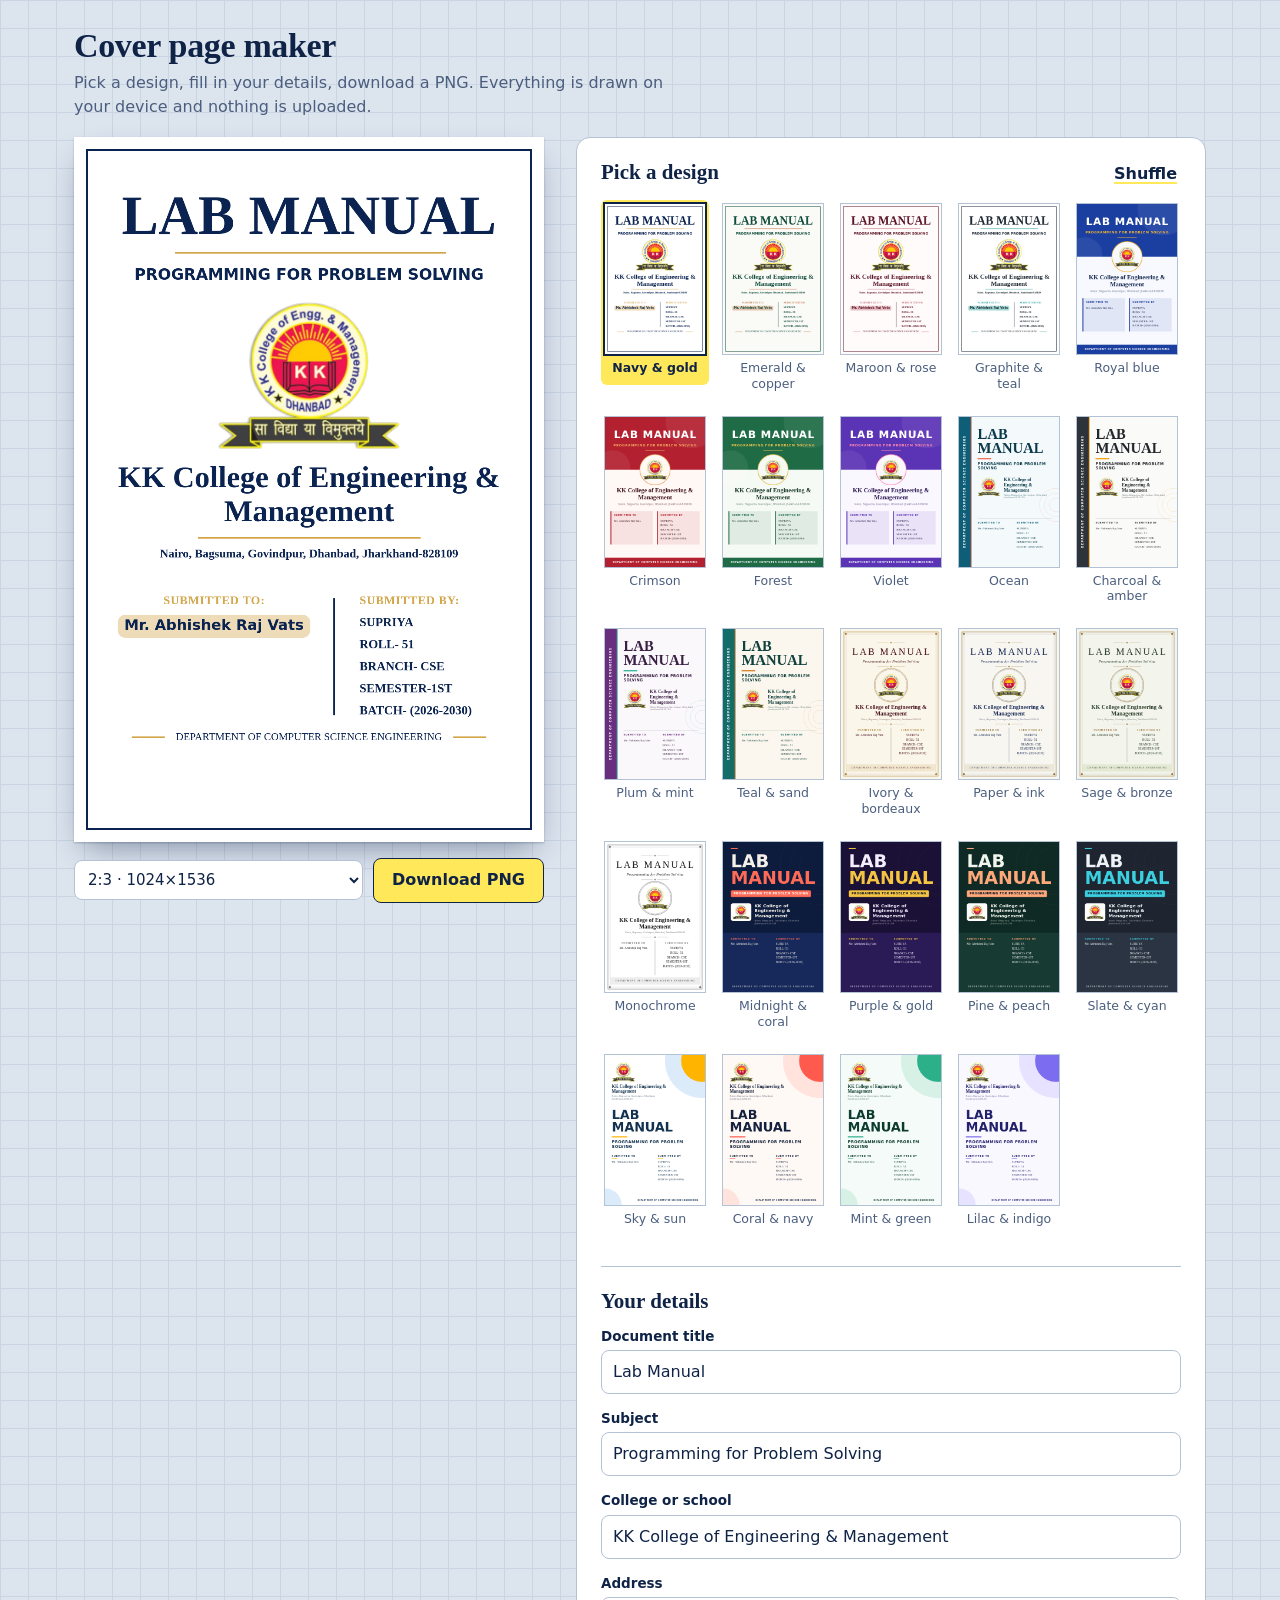
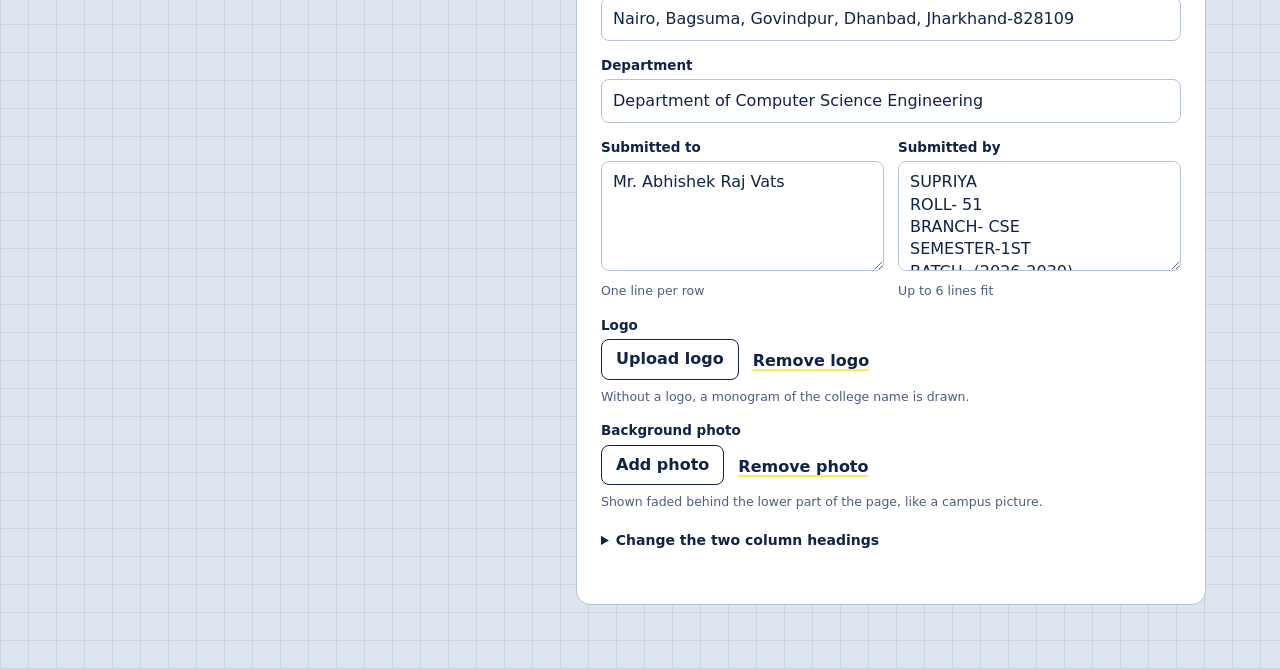
==== commit 1c89cf9d: "Refactor stylesheet and script paths in index.html Updated stylesheet and script references to remov" ====
--- a/index.html
+++ b/index.html
@@ -4,7 +4,7 @@
     <meta charset="utf-8">
     <meta name="viewport" content="width=device-width, initial-scale=1">
     <title>Cover page maker</title>
-    <link rel="stylesheet" href="css/style.css">
+    <link rel="stylesheet" href="style.css">
 </head>
 <body>
 
@@ -71,9 +71,9 @@
             </div>
             <div class="field">
                 <label for="byBody">Submitted by</label>
-                <textarea id="byBody" rows="4">Ronak Das
-ROLL- 44
-BRANCH- CSE
+                <textarea id="byBody" rows="4">SUPRIYA 
+ROLL- 51 
+BRANCH- CSE 
 SEMESTER-1ST
 BATCH- (2026-2030)</textarea>
                 <p class="hint">Up to 6 lines fit</p>
@@ -119,11 +119,10 @@
 
 </main>
 
-<!-- plain scripts, order matters: each file uses the ones above it -->
-<script src="js/logo.js"></script>
-<script src="js/palettes.js"></script>
-<script src="js/helpers.js"></script>
-<script src="js/layouts.js"></script>
-<script src="js/app.js"></script>
+<script src="logo.js"></script>
+<script src="palettes.js"></script>
+<script src="helpers.js"></script>
+<script src="layouts.js"></script>
+<script src="app.js"></script>
 </body>
 </html>
--- a/style.css
+++ b/style.css
@@ -0,0 +1,404 @@
+/* Cover page maker */
+
+:root {
+    --desk: #DCE4EE;
+    --grid-line: #C9D5E3;
+    --ink: #0F2347;
+    --muted: #4B5E7E;
+    --border: #B4C2D5;
+    --highlight: #FFE85A;
+    --preview-max-height: calc(100vh - 170px);
+}
+
+* {
+    box-sizing: border-box;
+}
+
+html {
+    -webkit-text-size-adjust: 100%;
+}
+
+body {
+    margin: 0;
+    color: var(--ink);
+    font: 16px/1.5 system-ui, -apple-system, "Segoe UI", Roboto, Helvetica, Arial, sans-serif;
+    /* graph paper */
+    background-color: var(--desk);
+    background-image:
+        linear-gradient(var(--grid-line) 1px, transparent 1px),
+        linear-gradient(90deg, var(--grid-line) 1px, transparent 1px);
+    background-size: 28px 28px;
+}
+
+:focus-visible {
+    outline: 3px solid var(--ink);
+    outline-offset: 2px;
+}
+
+
+/* ---------- header ---------- */
+
+.site-header {
+    max-width: 1180px;
+    margin: 0 auto;
+    padding: 26px 24px 18px;
+}
+
+h1 {
+    margin: 0 0 6px;
+    font: 700 34px/1.15 Georgia, "Times New Roman", serif;
+    letter-spacing: -0.01em;
+}
+
+.site-header p {
+    max-width: 60ch;
+    margin: 0;
+    color: var(--muted);
+}
+
+h2 {
+    margin: 0;
+    font: 700 21px/1.2 Georgia, "Times New Roman", serif;
+}
+
+
+/* ---------- layout ---------- */
+
+.app {
+    display: grid;
+    grid-template-columns: minmax(300px, 470px) minmax(0, 1fr);
+    gap: 32px;
+    align-items: start;
+    max-width: 1180px;
+    margin: 0 auto;
+    padding: 0 24px 64px;
+}
+
+.stage {
+    position: sticky;
+    top: 18px;
+}
+
+.sheet {
+    display: flex;
+    justify-content: center;
+}
+
+#preview {
+    display: block;
+    width: auto;
+    height: auto;
+    max-width: 100%;
+    max-height: var(--preview-max-height);
+    background: #fff;
+    box-shadow: 0 1px 2px rgba(15, 35, 71, 0.25), 0 14px 30px -10px rgba(15, 35, 71, 0.45);
+}
+
+.download-bar {
+    display: flex;
+    gap: 10px;
+    align-items: center;
+    margin-top: 16px;
+}
+
+.download-bar select {
+    flex: 1;
+    min-width: 0;
+    padding: 9px 4px 9px 9px;
+    font-size: 15px;
+}
+
+.panel {
+    padding: 22px 24px 26px;
+    background: #fff;
+    border: 1px solid var(--border);
+    border-radius: 14px;
+}
+
+.heading-row {
+    display: flex;
+    justify-content: space-between;
+    align-items: baseline;
+    margin: 0 0 12px;
+}
+
+.details-heading {
+    margin-top: 30px;
+    padding-top: 22px;
+    border-top: 1px solid var(--border);
+}
+
+
+/* ---------- design picker ---------- */
+
+.grid {
+    display: grid;
+    grid-template-columns: repeat(auto-fill, minmax(92px, 1fr));
+    gap: 12px 10px;
+}
+
+.design {
+    all: unset;
+    box-sizing: border-box;
+    display: block;
+    align-self: start;
+    padding: 4px 4px 6px;
+    text-align: center;
+    cursor: pointer;
+    border-radius: 6px;
+}
+
+.design canvas {
+    display: block;
+    width: 100%;
+    height: auto;
+    aspect-ratio: var(--ratio, 2 / 3);
+    background: #fff;
+    box-shadow: 0 0 0 1px var(--border);
+}
+
+.design span {
+    display: inline-block;
+    margin-top: 6px;
+    padding: 0 3px;
+    font-size: 12.5px;
+    line-height: 1.25;
+    color: var(--muted);
+}
+
+.design:hover canvas,
+.design[aria-pressed="true"] canvas {
+    box-shadow: 0 0 0 2px var(--ink);
+}
+
+.design[aria-pressed="true"] {
+    background: var(--highlight);
+}
+
+.design[aria-pressed="true"] span {
+    color: var(--ink);
+    font-weight: 600;
+}
+
+
+/* ---------- form ---------- */
+
+label,
+.label {
+    display: block;
+    margin: 0 0 4px;
+    font-size: 13.5px;
+    font-weight: 600;
+}
+
+input[type="text"],
+textarea,
+select {
+    width: 100%;
+    padding: 9px 11px;
+    font: inherit;
+    color: var(--ink);
+    background: #fff;
+    border: 1.5px solid var(--border);
+    border-radius: 8px;
+}
+
+textarea {
+    resize: vertical;
+    line-height: 1.4;
+}
+
+input[type="text"]:focus,
+textarea:focus,
+select:focus {
+    outline: none;
+    border-color: var(--ink);
+    box-shadow: 0 0 0 3px var(--highlight);
+}
+
+.field {
+    margin-bottom: 14px;
+}
+
+.two-columns {
+    display: grid;
+    grid-template-columns: 1fr 1fr;
+    gap: 14px;
+}
+
+.hint {
+    margin: 4px 0 0;
+    font-size: 12.5px;
+    color: var(--muted);
+}
+
+details {
+    margin-top: 2px;
+}
+
+summary {
+    padding: 4px 0;
+    font-size: 14px;
+    font-weight: 600;
+    cursor: pointer;
+}
+
+details .two-columns {
+    margin-top: 10px;
+}
+
+#message {
+    min-height: 1.3em;
+    margin: 6px 0 0;
+    font-size: 13px;
+    color: #9A2A1F;
+}
+
+
+/* ---------- buttons ---------- */
+
+.btn {
+    display: inline-block;
+    padding: 9px 14px;
+    font: inherit;
+    font-weight: 600;
+    line-height: 1.3;
+    color: var(--ink);
+    background: #fff;
+    border: 1.5px solid var(--ink);
+    border-radius: 8px;
+    cursor: pointer;
+}
+
+.btn:hover {
+    background: #F1F5FA;
+}
+
+.btn.primary {
+    padding: 11px 18px;
+    font-size: 16px;
+    white-space: nowrap;
+    background: var(--highlight);
+}
+
+.btn.primary:hover {
+    background: #FFEE85;
+}
+
+.text-button {
+    all: unset;
+    padding: 2px 4px;
+    font-weight: 600;
+    cursor: pointer;
+    border-radius: 4px;
+    text-decoration: underline;
+    text-decoration-color: var(--highlight);
+    text-decoration-thickness: 2px;
+    text-underline-offset: 3px;
+}
+
+.text-button:focus-visible {
+    outline: 3px solid var(--ink);
+}
+
+.file-row {
+    display: flex;
+    flex-wrap: wrap;
+    gap: 10px;
+    align-items: center;
+}
+
+/* hide the real file input but keep it focusable */
+.file-row input[type="file"] {
+    position: absolute;
+    width: 1px;
+    height: 1px;
+    opacity: 0;
+    pointer-events: none;
+}
+
+.file-row input:focus-visible + .btn {
+    outline: 3px solid var(--ink);
+    outline-offset: 2px;
+}
+
+
+/* ---------- phones ---------- */
+
+@media (max-width: 900px) {
+    :root {
+        --preview-max-height: calc(44vh - 20px);
+    }
+
+    .site-header {
+        padding: 14px 16px 8px;
+    }
+
+    h1 {
+        font-size: 24px;
+    }
+
+    .site-header p {
+        font-size: 14px;
+    }
+
+    .app {
+        display: block;
+        padding: 0 0 96px;
+    }
+
+    /* preview stays pinned to the top while the form scrolls underneath */
+    .stage {
+        top: 0;
+        z-index: 5;
+        padding: 10px 12px;
+        border-bottom: 1px solid var(--border);
+        background-color: var(--desk);
+        background-image:
+            linear-gradient(var(--grid-line) 1px, transparent 1px),
+            linear-gradient(90deg, var(--grid-line) 1px, transparent 1px);
+        background-size: 28px 28px;
+    }
+
+    /* download button is always reachable at the bottom of the screen */
+    .download-bar {
+        position: fixed;
+        left: 0;
+        right: 0;
+        bottom: 0;
+        z-index: 9;
+        margin: 0;
+        padding: 10px 14px calc(10px + env(safe-area-inset-bottom));
+        background: #fff;
+        border-top: 1px solid var(--border);
+    }
+
+    .panel {
+        margin-top: 12px;
+        padding: 18px 16px 22px;
+        border-left: 0;
+        border-right: 0;
+        border-radius: 0;
+    }
+
+    .grid {
+        grid-template-columns: repeat(4, 1fr);
+        gap: 10px 6px;
+    }
+
+    .design span {
+        font-size: 11.5px;
+    }
+}
+
+@media (max-width: 420px) {
+    .two-columns {
+        grid-template-columns: 1fr;
+    }
+}
+
+@media (prefers-reduced-motion: no-preference) {
+    .design canvas {
+        transition: box-shadow 0.12s;
+    }
+}
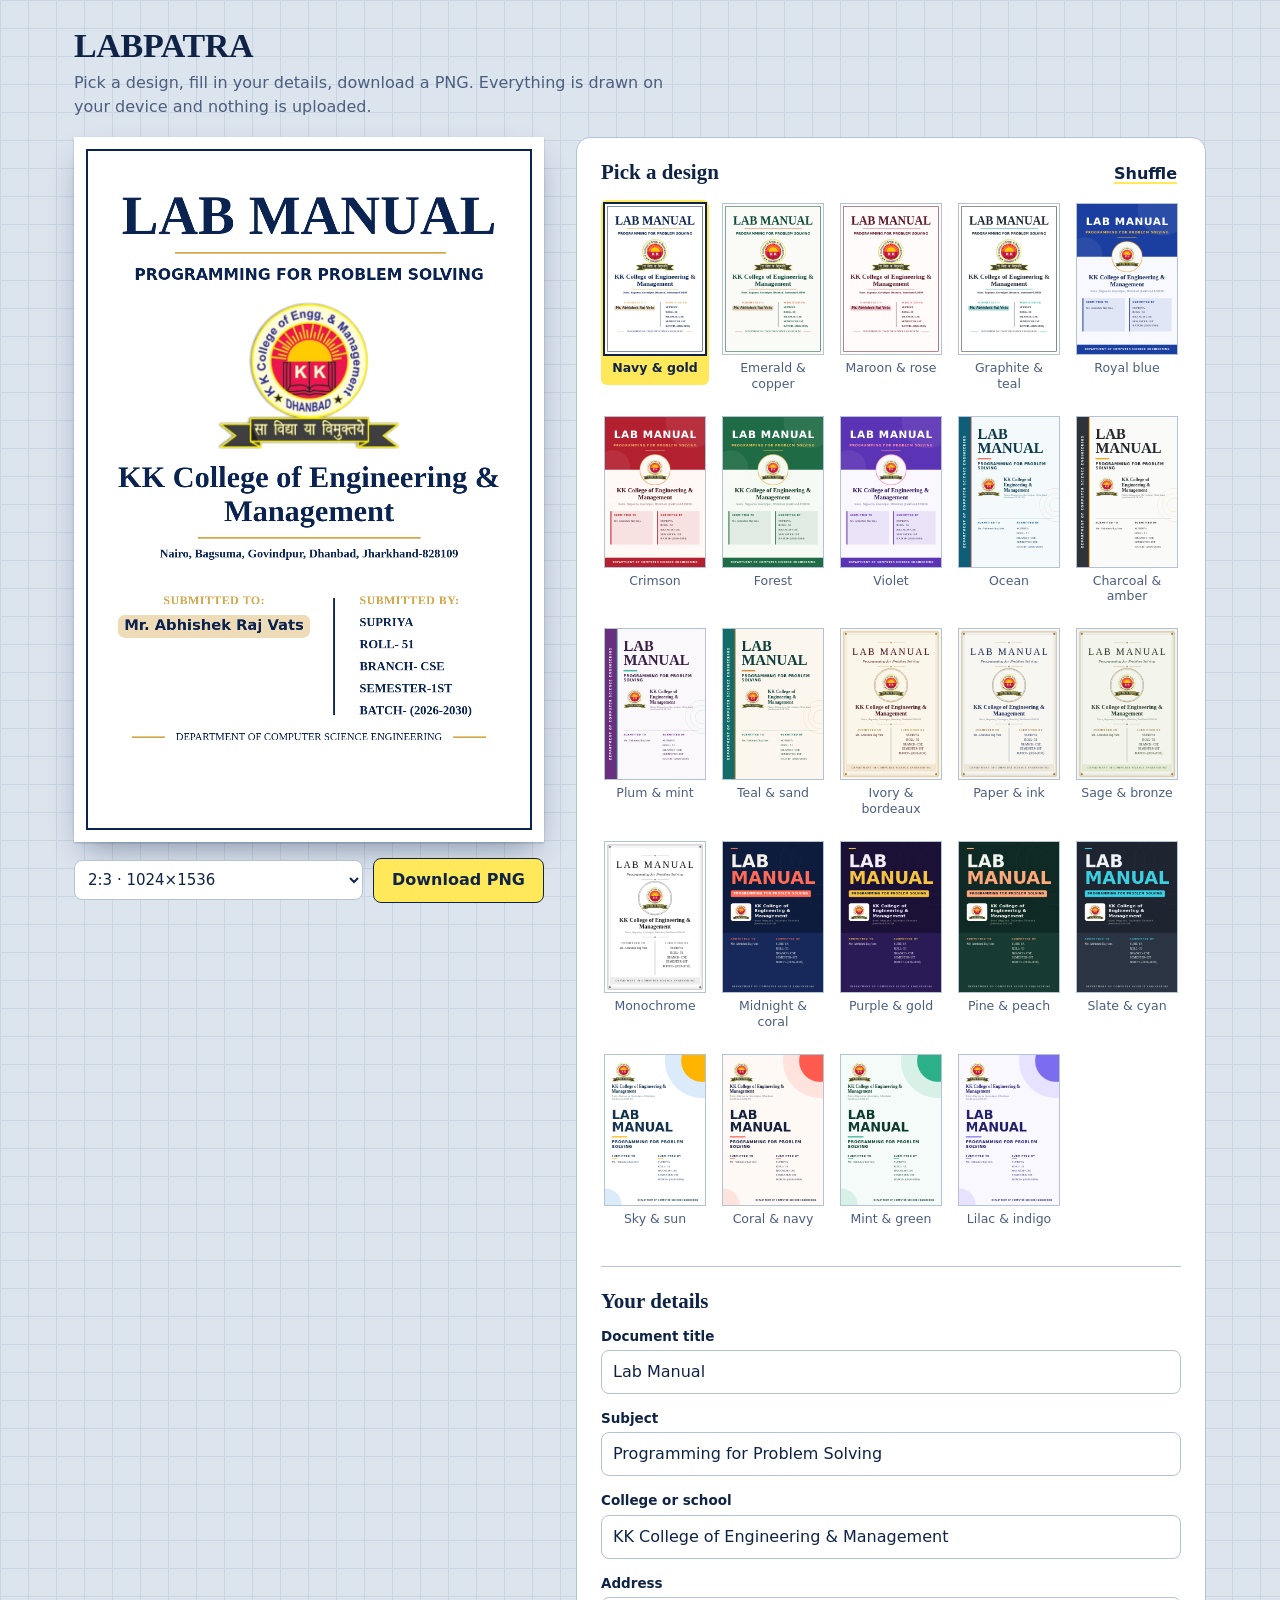
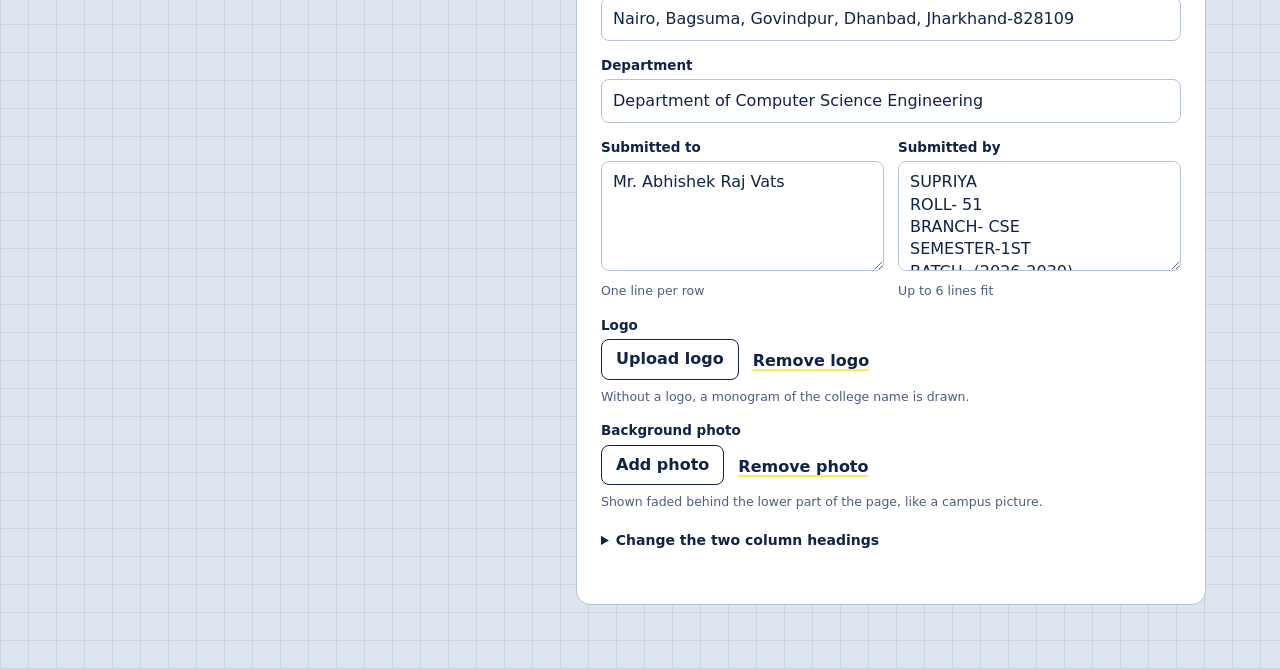
==== commit c331e897: "Update title and header text to 'LabPatra'" ====
--- a/index.html
+++ b/index.html
@@ -3,13 +3,13 @@
 <head>
     <meta charset="utf-8">
     <meta name="viewport" content="width=device-width, initial-scale=1">
-    <title>Cover page maker</title>
+    <title>LabPatra</title>
     <link rel="stylesheet" href="style.css">
 </head>
 <body>
 
 <header class="site-header">
-    <h1>Cover page maker</h1>
+    <h1>LABPATRA</h1>
     <p>Pick a design, fill in your details, download a PNG. Everything is drawn on your device and nothing is uploaded.</p>
 </header>
 
